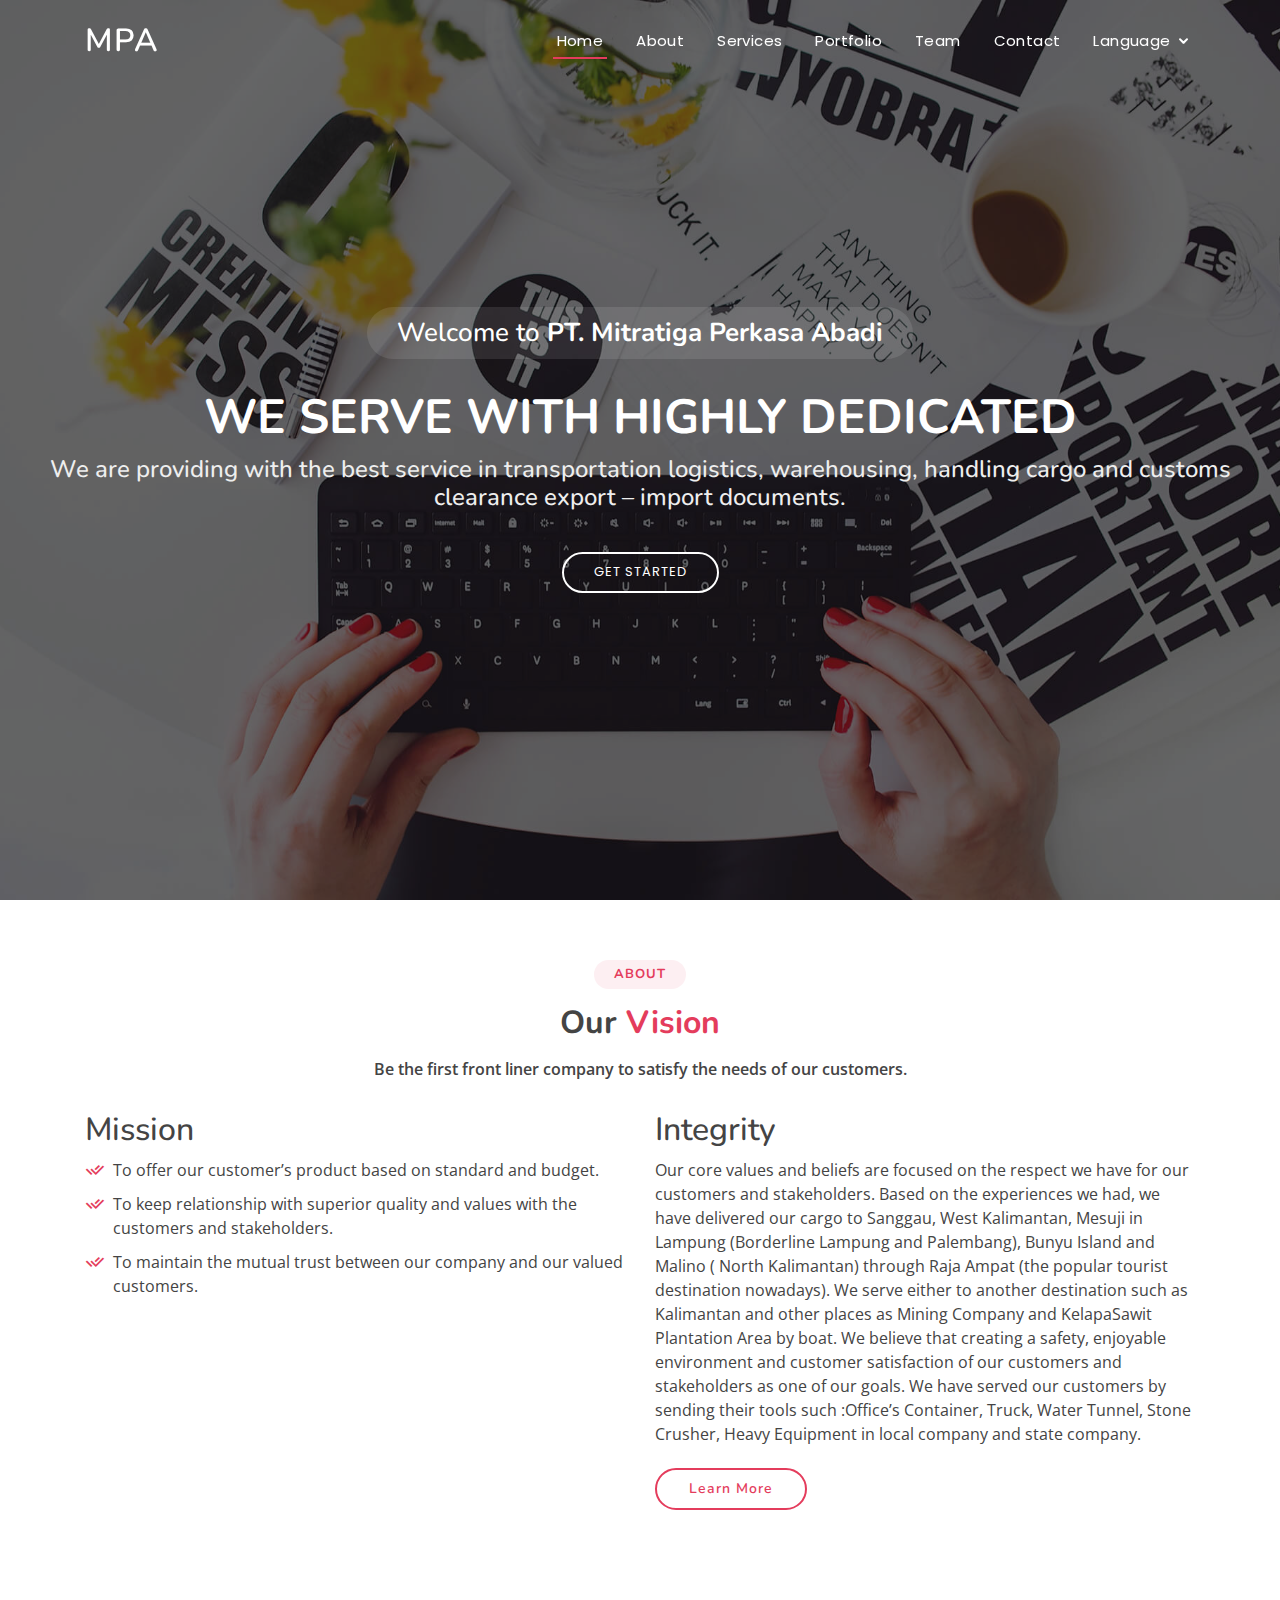
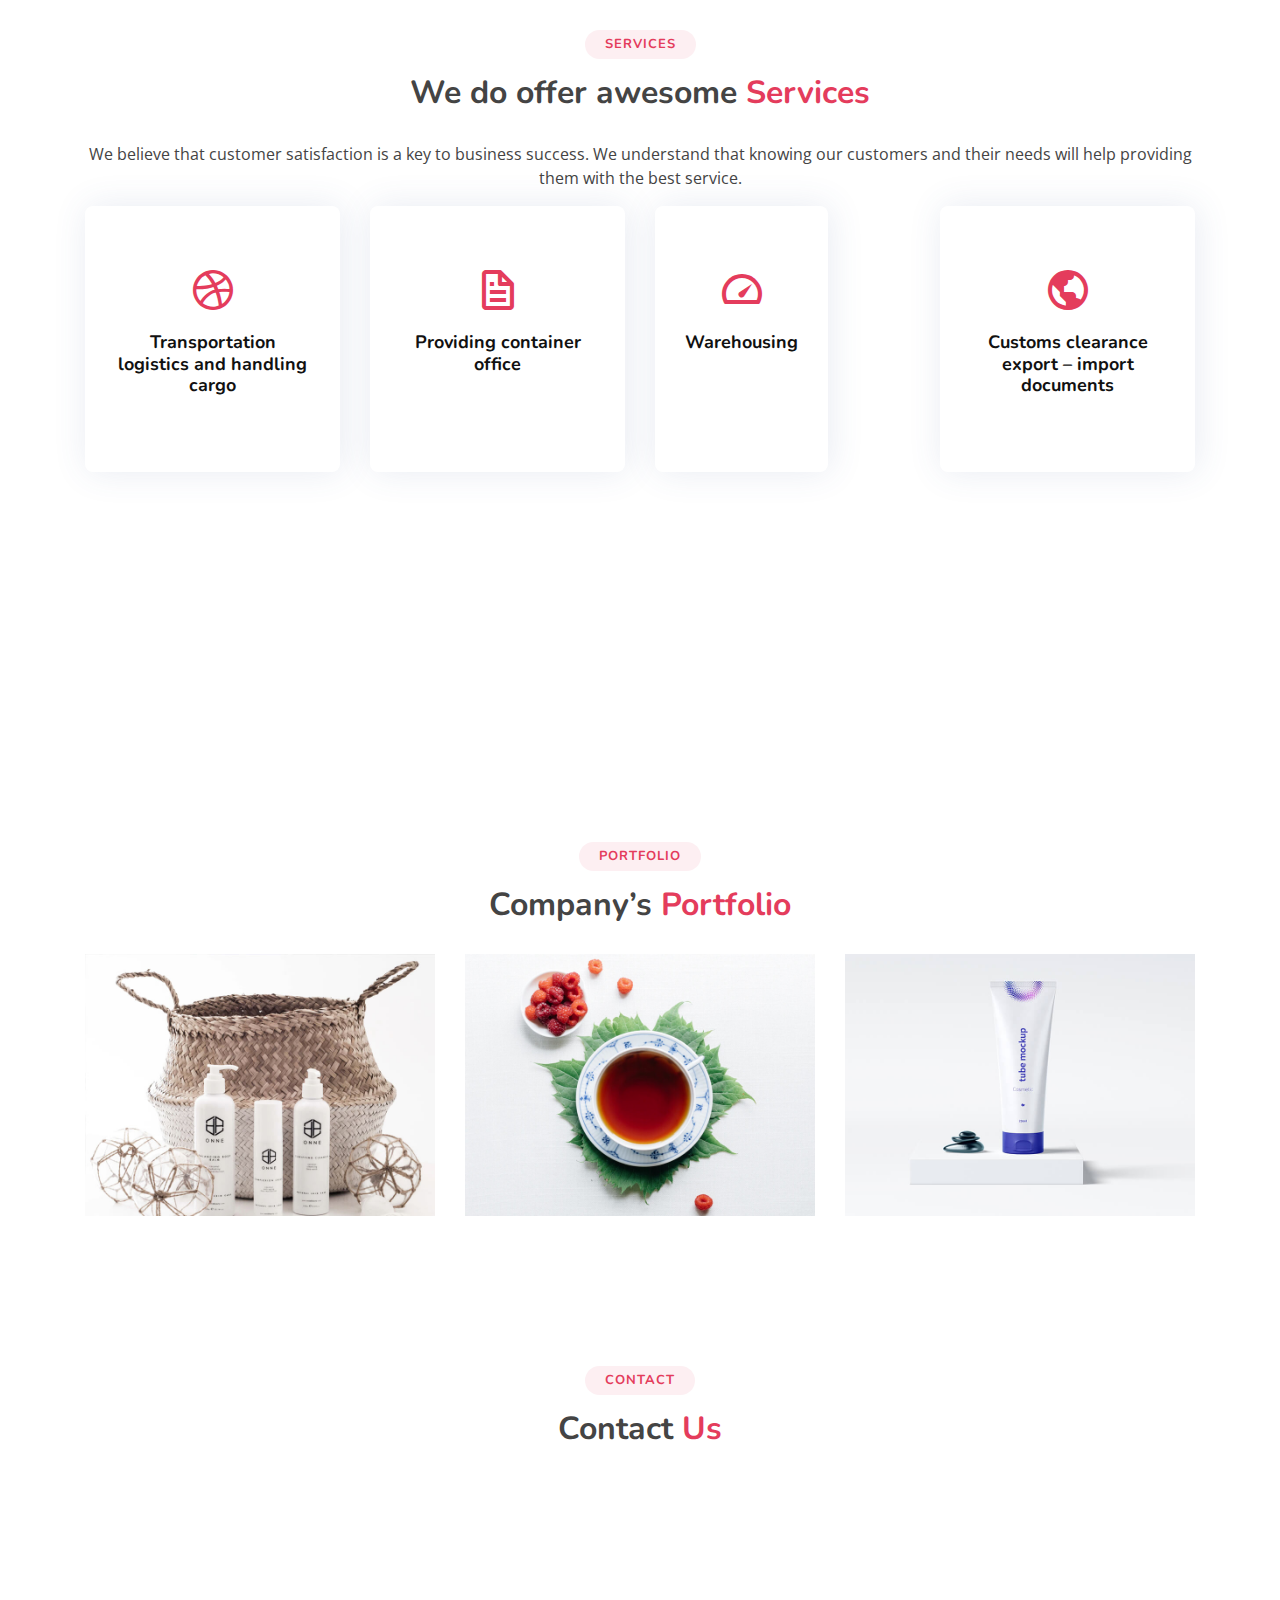
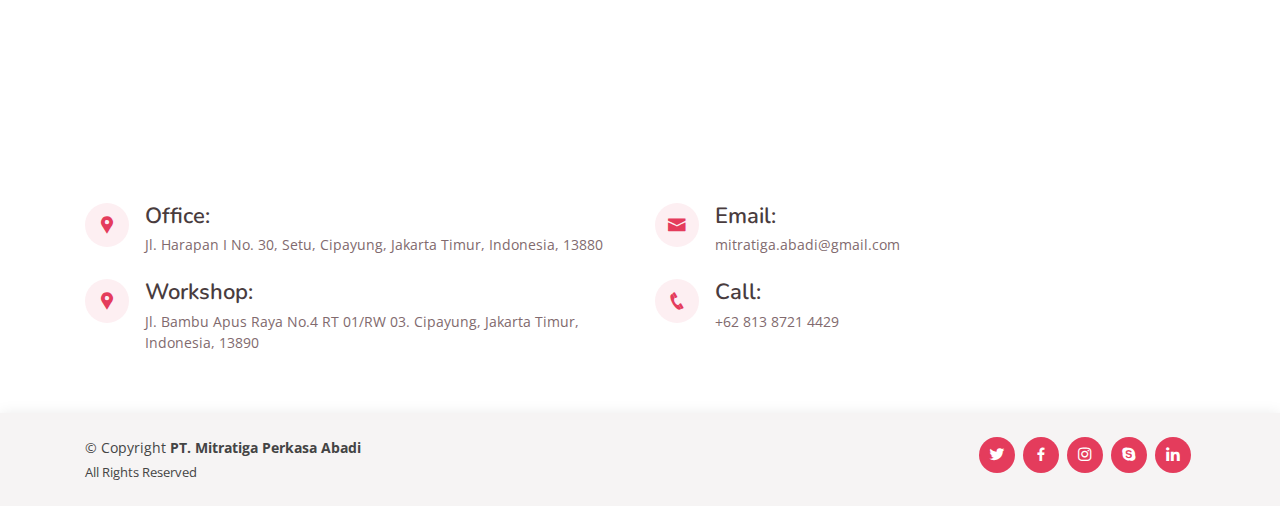
==== index.html @ c8527b48 "update wording" ====
<!DOCTYPE html>
<html lang="en">

<head>
  <meta charset="utf-8">
  <meta content="width=device-width, initial-scale=1.0" name="viewport">

  <title>PT. Mitratiga Perkasa Abadi</title>
  <meta content="" name="descriptison">
  <meta content="" name="keywords">

  <!-- Favicons -->
  <link href="assets/img/favicon.png" rel="icon">
  <link href="assets/img/apple-touch-icon.png" rel="apple-touch-icon">

  <!-- Google Fonts -->
  <link
    href="https://fonts.googleapis.com/css?family=Open+Sans:300,300i,400,400i,600,600i,700,700i|Nunito:300,300i,400,400i,600,600i,700,700i|Poppins:300,300i,400,400i,500,500i,600,600i,700,700i"
    rel="stylesheet">

  <!-- Vendor CSS Files -->
  <link href="assets/vendor/bootstrap/css/bootstrap.min.css" rel="stylesheet">
  <link href="assets/vendor/icofont/icofont.min.css" rel="stylesheet">
  <link href="assets/vendor/boxicons/css/boxicons.min.css" rel="stylesheet">
  <link href="assets/vendor/remixicon/remixicon.css" rel="stylesheet">
  <link href="assets/vendor/venobox/venobox.css" rel="stylesheet">
  <link href="assets/vendor/owl.carousel/assets/owl.carousel.min.css" rel="stylesheet">

  <!-- Template Main CSS File -->
  <link href="assets/css/style.css" rel="stylesheet">

  <!-- =======================================================
  * Template Name: Tempo - v2.1.0
  * Template URL: https://bootstrapmade.com/tempo-free-onepage-bootstrap-theme/
  * Author: BootstrapMade.com
  * License: https://bootstrapmade.com/license/
  ======================================================== -->
</head>

<body>

  <!-- ======= Header ======= -->
  <header id="header" class="fixed-top ">
    <div class="container d-flex align-items-center">

      <h1 class="logo mr-auto"><a href="index.html">MPA</a></h1>
      <!-- Uncomment below if you prefer to use an image logo -->
      <!-- <a href="index.html" class="logo mr-auto"><img src="assets/img/logo.png" alt="" class="img-fluid"></a>-->

      <nav class="nav-menu d-none d-lg-block">
        <ul>
          <li class="active"><a href="index.html">Home</a></li>
          <li><a href="#about">About</a></li>
          <li><a href="#services">Services</a></li>
          <li><a href="#portfolio">Portfolio</a></li>
          <li><a href="#team">Team</a></li>
          <li><a href="#contact">Contact</a></li>
          <li class="drop-down"><a href="">Language</a>
            <ul>
              <li><a href="#">Bahasa Indonesia</a></li>
              <li><a href="#">English</a></li>
            </ul>
          </li>
        </ul>
      </nav><!-- .nav-menu -->

    </div>
  </header><!-- End Header -->

  <!-- ======= Hero Section ======= -->
  <section id="hero">
    <div class="hero-container">
      <h3>Welcome to <strong>PT. Mitratiga Perkasa Abadi</strong></h3>
      <h1>We Serve With Highly Dedicated</h1>
      <h2>We are providing with the best service in transportation logistics,
        warehousing, handling cargo and customs clearance export – import documents.</h2>
      <a href="#about" class="btn-get-started scrollto">Get Started</a>
    </div>
  </section><!-- End Hero -->

  <main id="main">

    <!-- ======= About Section ======= -->
    <section id="about" class="about">
      <div class="container">

        <div class="section-title">
          <h2>About</h2>
          <h3>Our <span>Vision</span></h3>
          <p>Be the first front liner company to satisfy the needs of our customers.</p>
        </div>

        <div class="row content">
          <div class="col-lg-6">
            <h2>Mission</h2>
            <ul>
              <li><i class="ri-check-double-line"></i> To offer our customer’s product based on standard and budget.
              </li>
              <li><i class="ri-check-double-line"></i> To keep relationship with superior quality and values with the
                customers and stakeholders.</li>
              <li><i class="ri-check-double-line"></i> To maintain the mutual trust between our company and our valued
                customers.</li>
            </ul>
          </div>
          <div class="col-lg-6 pt-4 pt-lg-0">
            <h2>Integrity</h2>
            <p>
              Our core values and beliefs are focused on the respect we have for our customers and stakeholders. Based
              on the experiences we had, we have delivered our cargo to Sanggau, West Kalimantan, Mesuji in Lampung
              (Borderline Lampung and Palembang), Bunyu Island and Malino ( North Kalimantan) through Raja Ampat (the
              popular tourist destination nowadays). We serve either to another destination such as Kalimantan and other
              places as Mining Company and KelapaSawit Plantation Area by boat. We believe that creating a safety,
              enjoyable environment and customer satisfaction of our customers and stakeholders as one of our goals. We
              have served our customers by sending their tools such :Office’s Container, Truck, Water Tunnel, Stone
              Crusher, Heavy Equipment in local company and state company.
            </p>
            <a href="#" class="btn-learn-more">Learn More</a>
          </div>
        </div>

      </div>
    </section><!-- End About Section -->

    <!-- ======= Services Section ======= -->
    <section id="services" class="services">
      <div class="container">

        <div class="section-title">
          <h2>Services</h2>
          <h3>We do offer awesome <span>Services</span></h3>
        </div>
        <div class="text-center">
          <p>We believe that customer satisfaction is a key to business success. We
            understand that knowing our customers and their needs will help
            providing them with the best service.
          </p>
        </div>

        <div class="row">
          <div class="col-md-6 col-lg-3 d-flex align-items-stretch mb-5 mb-lg-0">
            <div class="icon-box">
              <div class="icon"><i class="bx bxl-dribbble"></i></div>
              <h4 class="title"><a href="">Transportation logistics and handling cargo</a></h4>
            </div>
          </div>

          <div class="col-md-6 col-lg-3 d-flex align-items-stretch mb-5 mb-lg-0">
            <div class="icon-box">
              <div class="icon"><i class="bx bx-file"></i></div>
              <h4 class="title"><a href="">Providing container office</a></h4>
            </div>
          </div>

          <div class="col-md-6 col-lg-3 d-flex align-items-stretch mb-5 mb-lg-0">
            <div class="icon-box">
              <div class="icon"><i class="bx bx-tachometer"></i></div>
              <h4 class="title"><a href="">Warehousing</a></h4>
            </div>
          </div>

          <div class="col-md-6 col-lg-3 d-flex align-items-stretch mb-5 mb-lg-0">
            <div class="icon-box">
              <div class="icon"><i class="bx bx-world"></i></div>
              <h4 class="title"><a href="">Customs clearance export – import documents</a></h4>
            </div>
          </div>

        </div>

      </div>
    </section><!-- End Services Section -->

    <!-- ======= Cta Section ======= -->
    <section id="cta" class="cta">
      <div class="container">

        <div class="text-center">
          <h3>Call Us</h3>
          <p> Duis aute irure dolor in reprehenderit in voluptate velit esse cillum dolore eu fugiat nulla pariatur.
            Excepteur sint occaecat cupidatat non proident, sunt in culpa qui officia deserunt mollit anim id est
            laborum.</p>
          <a class="cta-btn" href="#">Call Us</a>
        </div>

      </div>
    </section><!-- End Cta Section -->

    <!-- ======= Portfolio Section ======= -->
    <section id="portfolio" class="portfolio">
      <div class="container">

        <div class="section-title">
          <h2>Portfolio</h2>
          <h3>Company’s <span>Portfolio</span></h3>
        </div>

        <div class="row portfolio-container">

          <div class="col-lg-4 col-md-6 portfolio-item filter-app">
            <img src="assets/img/portfolio/portfolio-1.jpg" class="img-fluid" alt="">
            <div class="portfolio-info">
              <h4>Gallery 1</h4>
              <p>App</p>
              <a href="assets/img/portfolio/portfolio-1.jpg" data-gall="portfolioGallery" class="venobox preview-link"
                title="App 1"><i class="bx bx-plus"></i></a>
              <a href="portfolio-details.html" class="details-link" title="More Details"><i class="bx bx-link"></i></a>
            </div>
          </div>

          <div class="col-lg-4 col-md-6 portfolio-item filter-web">
            <img src="assets/img/portfolio/portfolio-2.jpg" class="img-fluid" alt="">
            <div class="portfolio-info">
              <h4>Gallery 2</h4>
              <p>Web</p>
              <a href="assets/img/portfolio/portfolio-2.jpg" data-gall="portfolioGallery" class="venobox preview-link"
                title="Web 3"><i class="bx bx-plus"></i></a>
              <a href="portfolio-details.html" class="details-link" title="More Details"><i class="bx bx-link"></i></a>
            </div>
          </div>

          <div class="col-lg-4 col-md-6 portfolio-item filter-app">
            <img src="assets/img/portfolio/portfolio-3.jpg" class="img-fluid" alt="">
            <div class="portfolio-info">
              <h4>Gallery 3</h4>
              <p>App</p>
              <a href="assets/img/portfolio/portfolio-3.jpg" data-gall="portfolioGallery" class="venobox preview-link"
                title="App 2"><i class="bx bx-plus"></i></a>
              <a href="portfolio-details.html" class="details-link" title="More Details"><i class="bx bx-link"></i></a>
            </div>
          </div>

        </div>

      </div>
    </section><!-- End Portfolio Section -->

    <!-- ======= Contact Section ======= -->
    <section id="contact" class="contact">
      <div class="container">

        <div class="section-title">
          <h2>Contact</h2>
          <h3>Contact <span>Us</span></h3>
        </div>

        <div>
          <iframe style="border:0; width: 100%; height: 270px;"
            src="https://www.google.com/maps/embed?pb=!1m18!1m12!1m3!1d3965.625133895534!2d106.9082529499305!3d-6.312876663511644!2m3!1f0!2f0!3f0!3m2!1i1024!2i768!4f13.1!3m3!1m2!1s0x2e69ed4b14afca0b%3A0x477f3a27fde32507!2sJl.%20Harapan%20I%20No.30%2C%20RT.2%2FRW.3%2C%20Setu%2C%20Kec.%20Cipayung%2C%20Kota%20Jakarta%20Timur%2C%20Daerah%20Khusus%20Ibukota%20Jakarta%2013880!5e0!3m2!1sen!2sid!4v1605428228368!5m2!1sen!2sid"
            frameborder="0" allowfullscreen></iframe>
        </div>

        <div class="row mt-5">

          <div class="col-lg-6">
            <div class="info">

              <div class="address">
                <i class="icofont-google-map"></i>
                <h4>Office:</h4>
                <p>Jl. Harapan I No. 30, Setu, Cipayung, Jakarta Timur, Indonesia, 13880</p>
              </div>

              <div class="address mt-4">
                <i class="icofont-google-map"></i>
                <h4>Workshop:</h4>
                <p>Jl. Bambu Apus Raya No.4 RT 01/RW 03. Cipayung, Jakarta Timur, Indonesia, 13890</p>
              </div>

            </div>

          </div>

          <div class="col-lg-6">

            <div class="info">

              <div class="email mt-lg-0">
                <i class="icofont-envelope"></i>
                <h4>Email:</h4>
                <p>mitratiga.abadi@gmail.com</p>
              </div>

              <div class="phone mt-4">
                <i class="icofont-phone"></i>
                <h4>Call:</h4>
                <p>+62 813 8721 4429</p>
              </div>

            </div>

          </div>

        </div>

      </div>
    </section><!-- End Contact Section -->

  </main><!-- End #main -->

  <!-- ======= Footer ======= -->
  <footer id="footer">

    <div class="container d-md-flex py-4">

      <div class="mr-md-auto text-center text-md-left">
        <div class="copyright">
          &copy; Copyright <strong><span>PT. Mitratiga Perkasa Abadi</span></strong>
        </div>
        <div class="credits">All Rights Reserved</div>
      </div>
      <div class="social-links text-center text-md-right pt-3 pt-md-0">
        <a href="#" class="twitter"><i class="bx bxl-twitter"></i></a>
        <a href="#" class="facebook"><i class="bx bxl-facebook"></i></a>
        <a href="#" class="instagram"><i class="bx bxl-instagram"></i></a>
        <a href="#" class="google-plus"><i class="bx bxl-skype"></i></a>
        <a href="#" class="linkedin"><i class="bx bxl-linkedin"></i></a>
      </div>
    </div>
  </footer><!-- End Footer -->

  <a href="#" class="back-to-top"><i class="ri-arrow-up-line"></i></a>

  <!-- Vendor JS Files -->
  <script src="assets/vendor/jquery/jquery.min.js"></script>
  <script src="assets/vendor/bootstrap/js/bootstrap.bundle.min.js"></script>
  <script src="assets/vendor/jquery.easing/jquery.easing.min.js"></script>
  <script src="assets/vendor/php-email-form/validate.js"></script>
  <script src="assets/vendor/isotope-layout/isotope.pkgd.min.js"></script>
  <script src="assets/vendor/venobox/venobox.min.js"></script>
  <script src="assets/vendor/owl.carousel/owl.carousel.min.js"></script>

  <!-- Template Main JS File -->
  <script src="assets/js/main.js"></script>

</body>

</html>
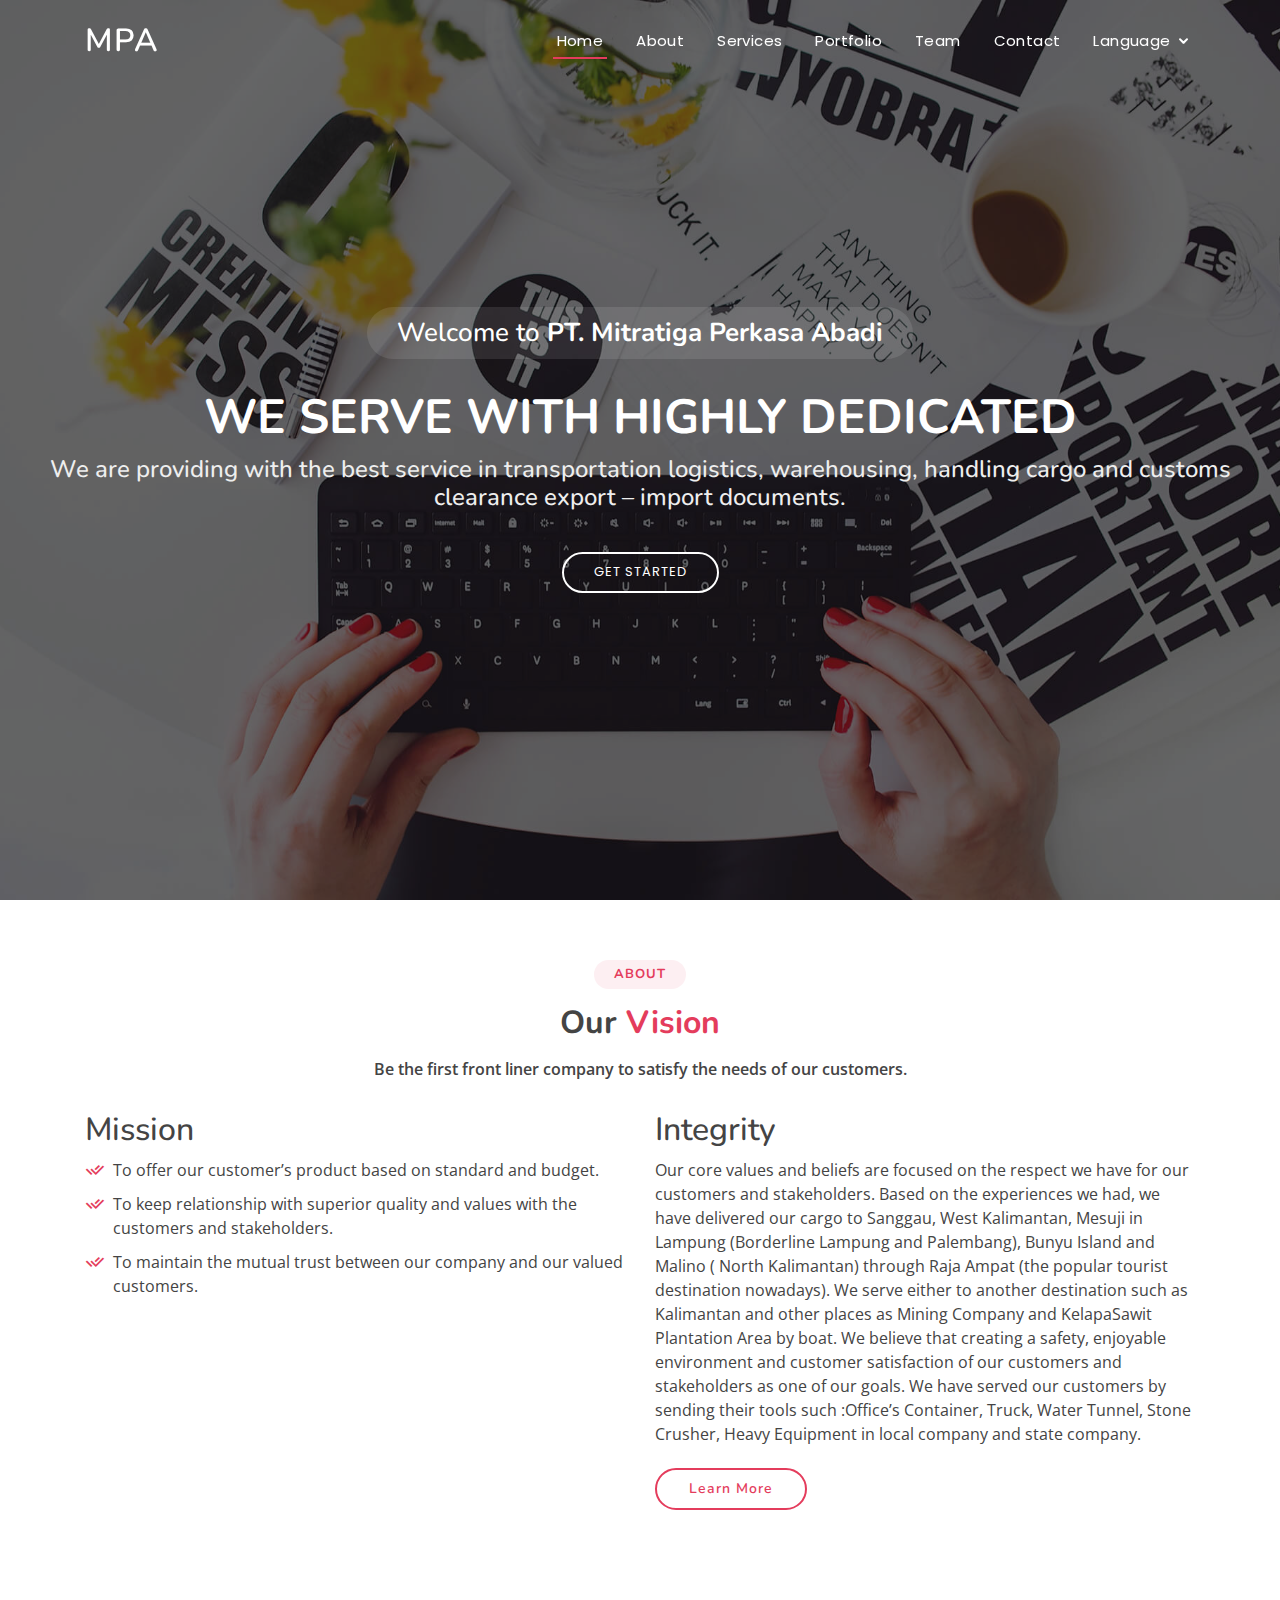
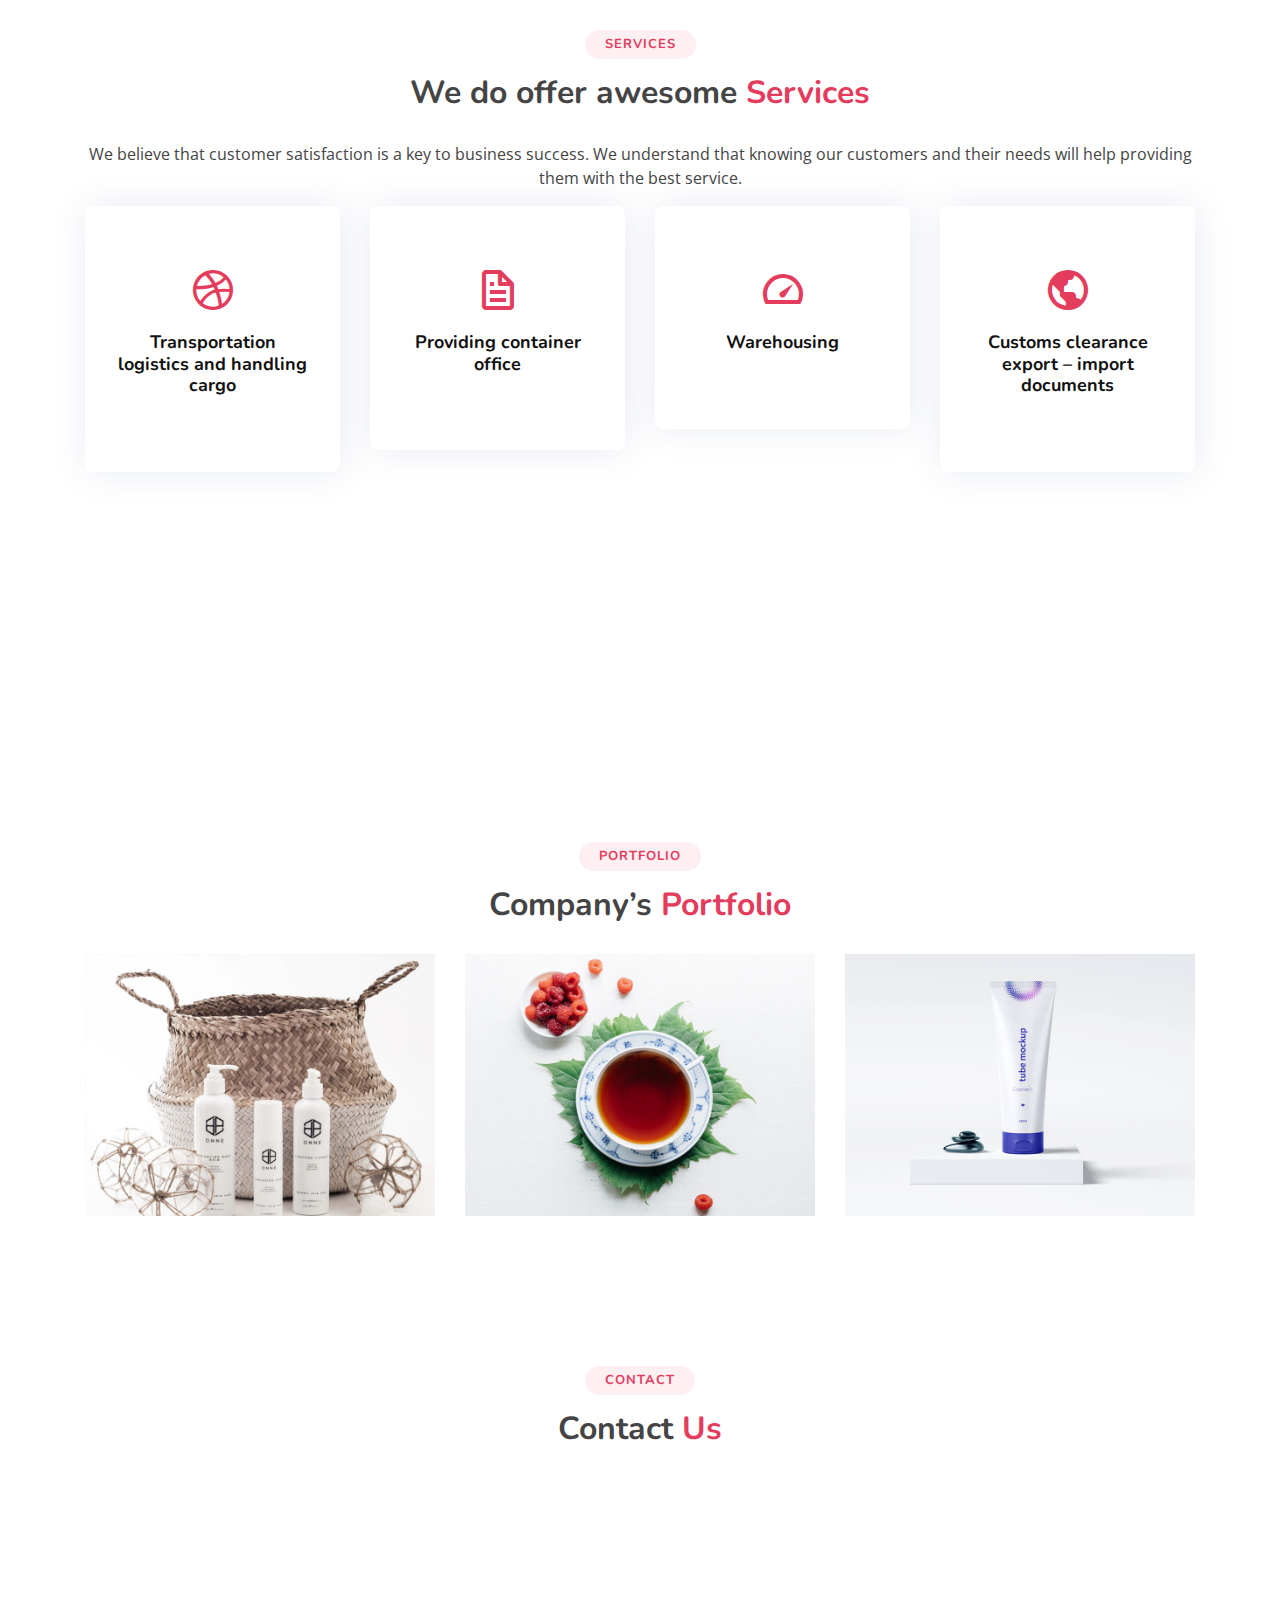
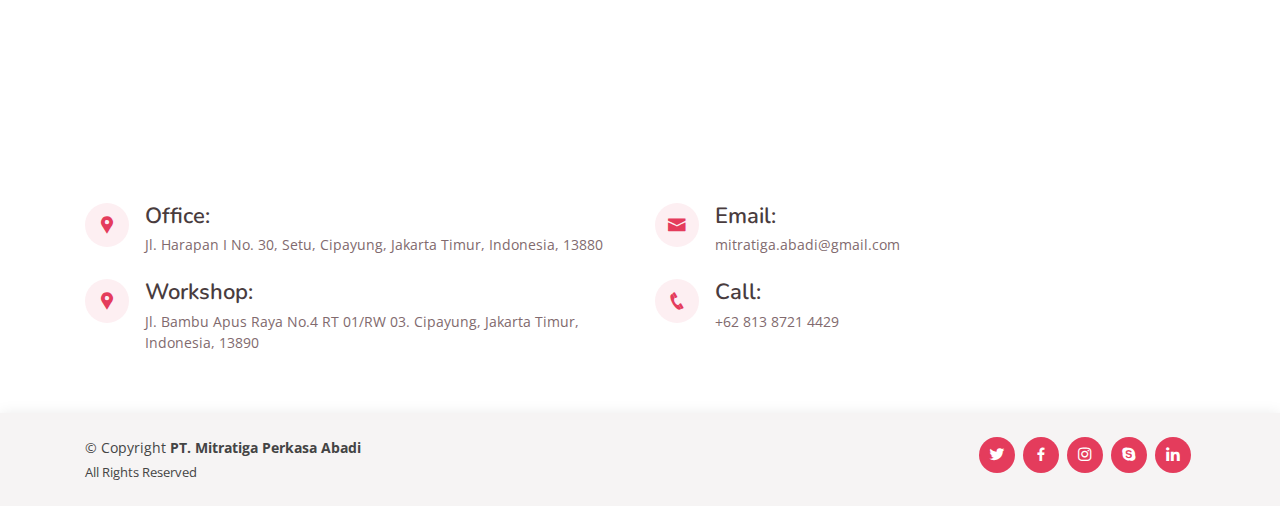
==== commit be0e17e4: "remove dflex" ====
--- a/index.html
+++ b/index.html
@@ -137,28 +137,28 @@
         </div>
 
         <div class="row">
-          <div class="col-md-6 col-lg-3 d-flex align-items-stretch mb-5 mb-lg-0">
+          <div class="col-md-6 col-lg-3 align-items-stretch mb-5 mb-lg-0">
             <div class="icon-box">
               <div class="icon"><i class="bx bxl-dribbble"></i></div>
               <h4 class="title"><a href="">Transportation logistics and handling cargo</a></h4>
             </div>
           </div>
 
-          <div class="col-md-6 col-lg-3 d-flex align-items-stretch mb-5 mb-lg-0">
+          <div class="col-md-6 col-lg-3 align-items-stretch mb-5 mb-lg-0">
             <div class="icon-box">
               <div class="icon"><i class="bx bx-file"></i></div>
               <h4 class="title"><a href="">Providing container office</a></h4>
             </div>
           </div>
 
-          <div class="col-md-6 col-lg-3 d-flex align-items-stretch mb-5 mb-lg-0">
+          <div class="col-md-6 col-lg-3 align-items-stretch mb-5 mb-lg-0">
             <div class="icon-box">
               <div class="icon"><i class="bx bx-tachometer"></i></div>
               <h4 class="title"><a href="">Warehousing</a></h4>
             </div>
           </div>
 
-          <div class="col-md-6 col-lg-3 d-flex align-items-stretch mb-5 mb-lg-0">
+          <div class="col-md-6 col-lg-3 align-items-stretch mb-5 mb-lg-0">
             <div class="icon-box">
               <div class="icon"><i class="bx bx-world"></i></div>
               <h4 class="title"><a href="">Customs clearance export – import documents</a></h4>
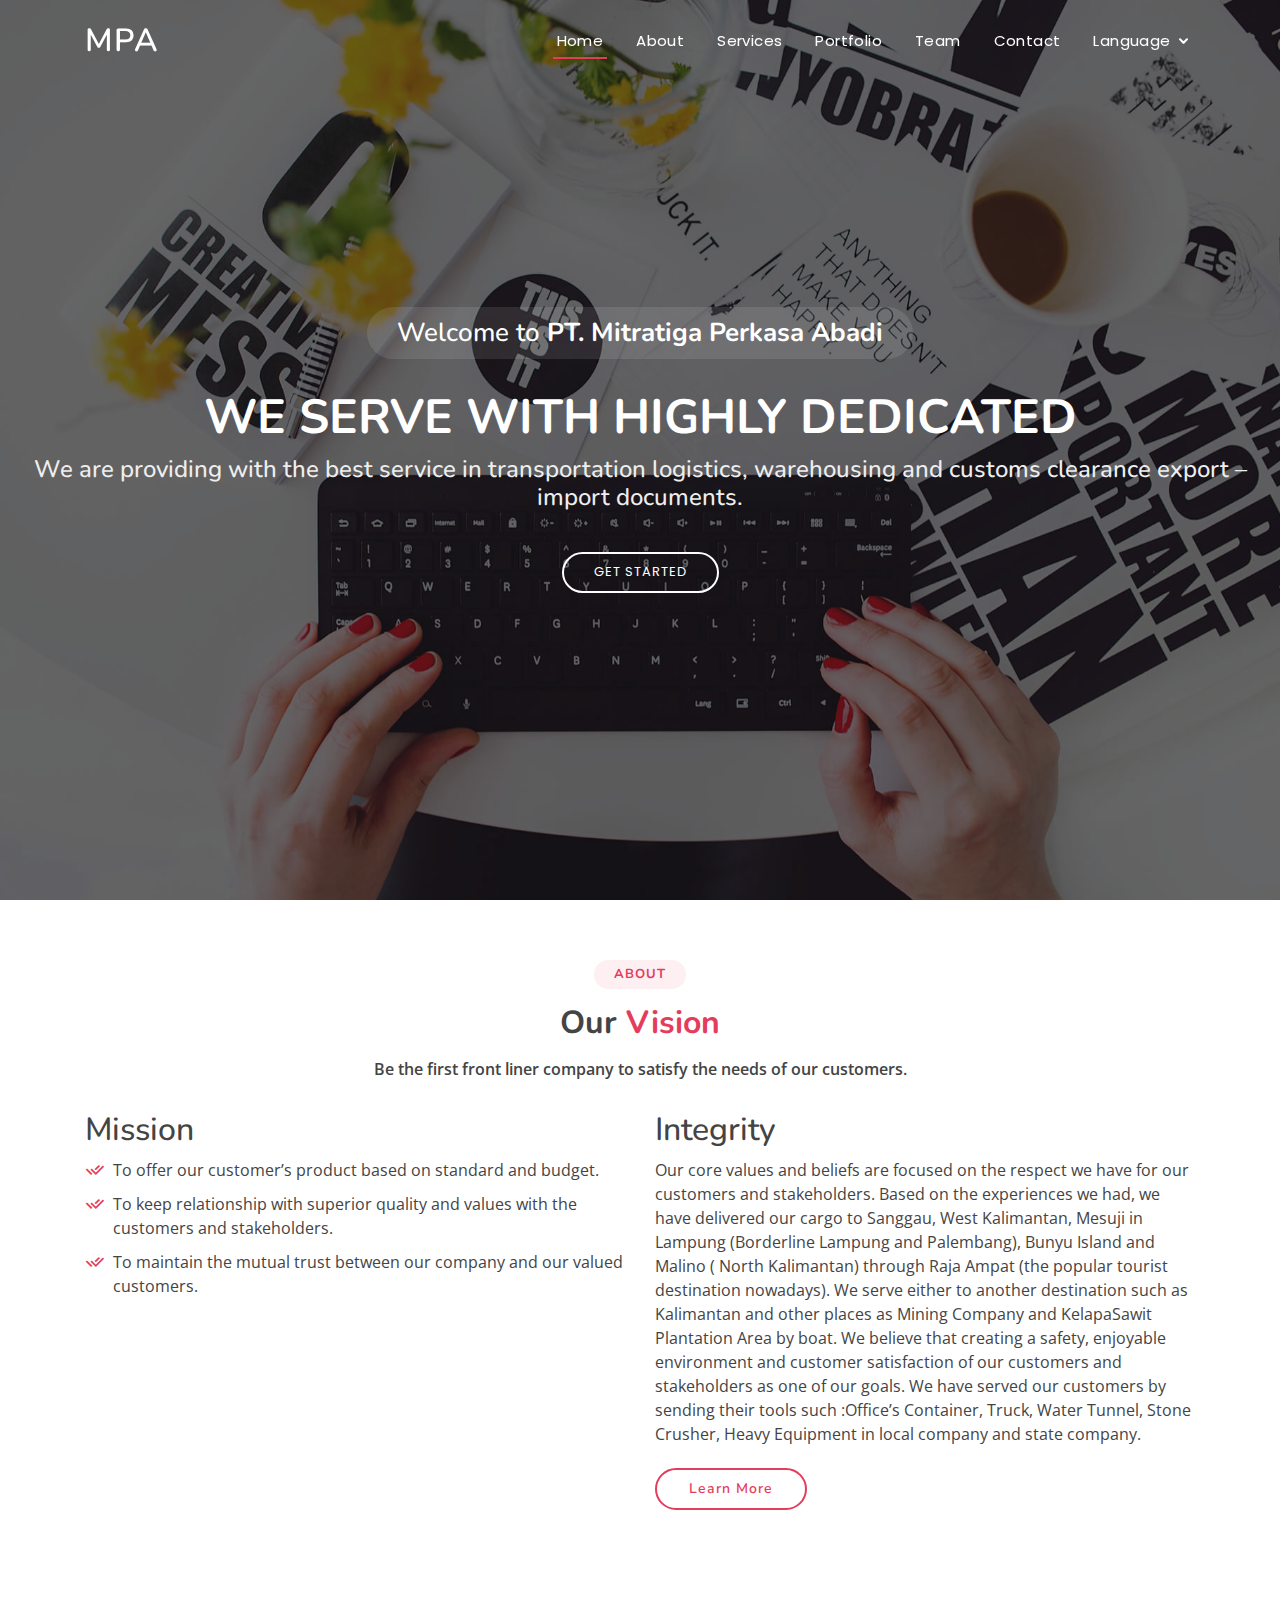
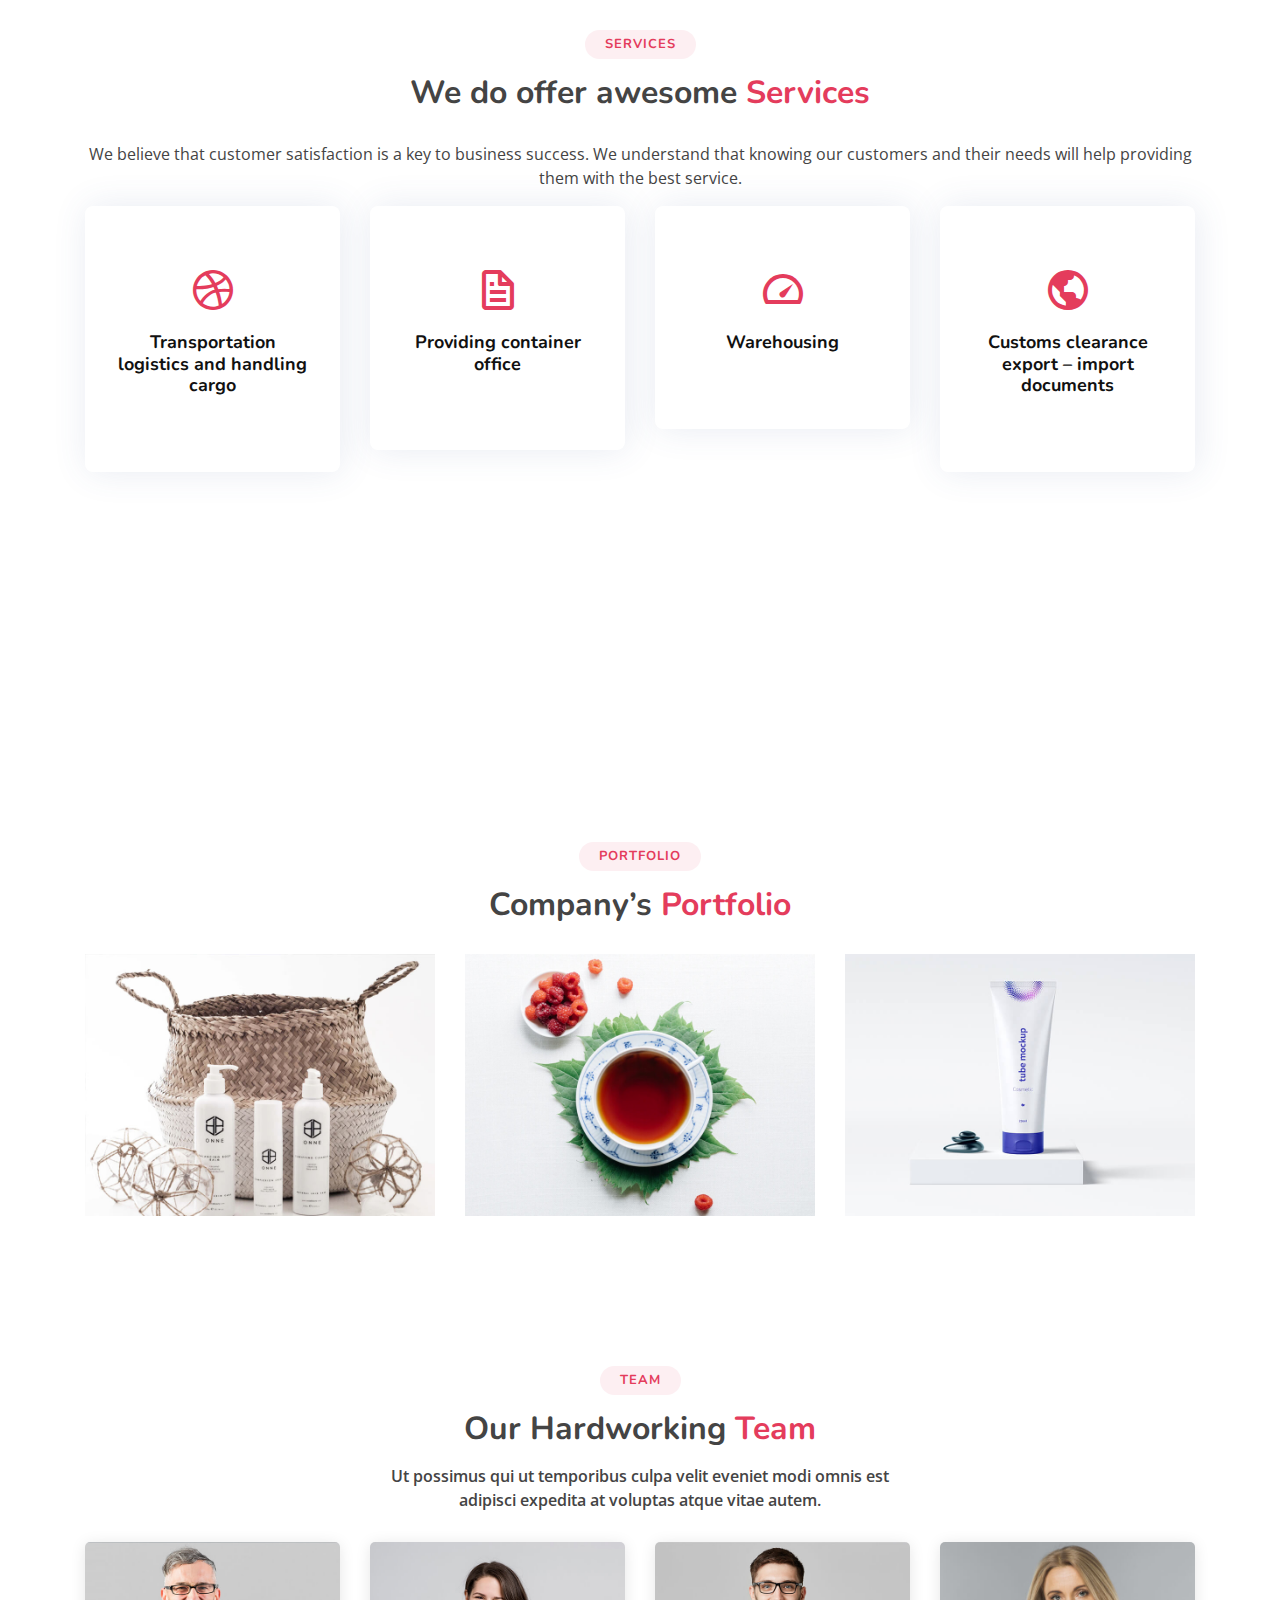
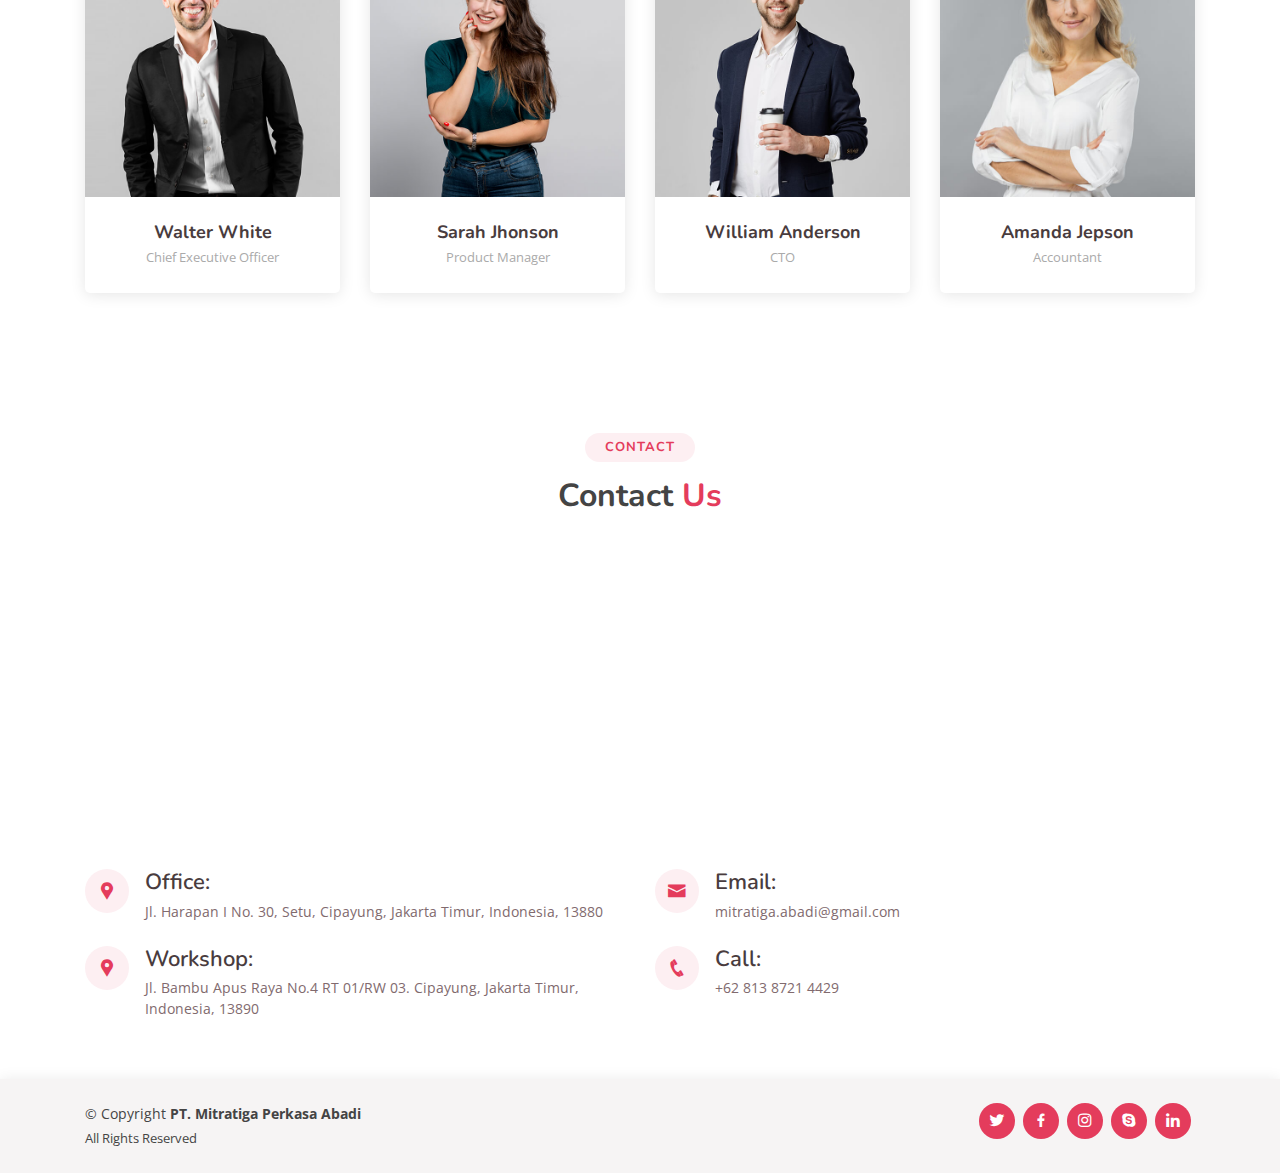
==== commit 5b3e34a8: "add contact" ====
--- a/index.html
+++ b/index.html
@@ -73,7 +73,7 @@
       <h3>Welcome to <strong>PT. Mitratiga Perkasa Abadi</strong></h3>
       <h1>We Serve With Highly Dedicated</h1>
       <h2>We are providing with the best service in transportation logistics,
-        warehousing, handling cargo and customs clearance export – import documents.</h2>
+        warehousing and customs clearance export – import documents.</h2>
       <a href="#about" class="btn-get-started scrollto">Get Started</a>
     </div>
   </section><!-- End Hero -->
@@ -234,6 +234,96 @@
       </div>
     </section><!-- End Portfolio Section -->
 
+    <!-- ======= Team Section ======= -->
+    <section id="team" class="team">
+      <div class="container">
+
+        <div class="section-title">
+          <h2>Team</h2>
+          <h3>Our Hardworking <span>Team</span></h3>
+          <p>Ut possimus qui ut temporibus culpa velit eveniet modi omnis est adipisci expedita at voluptas atque vitae
+            autem.</p>
+        </div>
+
+        <div class="row">
+
+          <div class="col-lg-3 col-md-6 d-flex align-items-stretch">
+            <div class="member">
+              <div class="member-img">
+                <img src="assets/img/team/team-1.jpg" class="img-fluid" alt="">
+                <div class="social">
+                  <a href=""><i class="icofont-twitter"></i></a>
+                  <a href=""><i class="icofont-facebook"></i></a>
+                  <a href=""><i class="icofont-instagram"></i></a>
+                  <a href=""><i class="icofont-linkedin"></i></a>
+                </div>
+              </div>
+              <div class="member-info">
+                <h4>Walter White</h4>
+                <span>Chief Executive Officer</span>
+              </div>
+            </div>
+          </div>
+
+          <div class="col-lg-3 col-md-6 d-flex align-items-stretch">
+            <div class="member">
+              <div class="member-img">
+                <img src="assets/img/team/team-2.jpg" class="img-fluid" alt="">
+                <div class="social">
+                  <a href=""><i class="icofont-twitter"></i></a>
+                  <a href=""><i class="icofont-facebook"></i></a>
+                  <a href=""><i class="icofont-instagram"></i></a>
+                  <a href=""><i class="icofont-linkedin"></i></a>
+                </div>
+              </div>
+              <div class="member-info">
+                <h4>Sarah Jhonson</h4>
+                <span>Product Manager</span>
+              </div>
+            </div>
+          </div>
+
+          <div class="col-lg-3 col-md-6 d-flex align-items-stretch">
+            <div class="member">
+              <div class="member-img">
+                <img src="assets/img/team/team-3.jpg" class="img-fluid" alt="">
+                <div class="social">
+                  <a href=""><i class="icofont-twitter"></i></a>
+                  <a href=""><i class="icofont-facebook"></i></a>
+                  <a href=""><i class="icofont-instagram"></i></a>
+                  <a href=""><i class="icofont-linkedin"></i></a>
+                </div>
+              </div>
+              <div class="member-info">
+                <h4>William Anderson</h4>
+                <span>CTO</span>
+              </div>
+            </div>
+          </div>
+
+          <div class="col-lg-3 col-md-6 d-flex align-items-stretch">
+            <div class="member">
+              <div class="member-img">
+                <img src="assets/img/team/team-4.jpg" class="img-fluid" alt="">
+                <div class="social">
+                  <a href=""><i class="icofont-twitter"></i></a>
+                  <a href=""><i class="icofont-facebook"></i></a>
+                  <a href=""><i class="icofont-instagram"></i></a>
+                  <a href=""><i class="icofont-linkedin"></i></a>
+                </div>
+              </div>
+              <div class="member-info">
+                <h4>Amanda Jepson</h4>
+                <span>Accountant</span>
+              </div>
+            </div>
+          </div>
+
+        </div>
+
+      </div>
+    </section><!-- End Team Section -->
+
     <!-- ======= Contact Section ======= -->
     <section id="contact" class="contact">
       <div class="container">
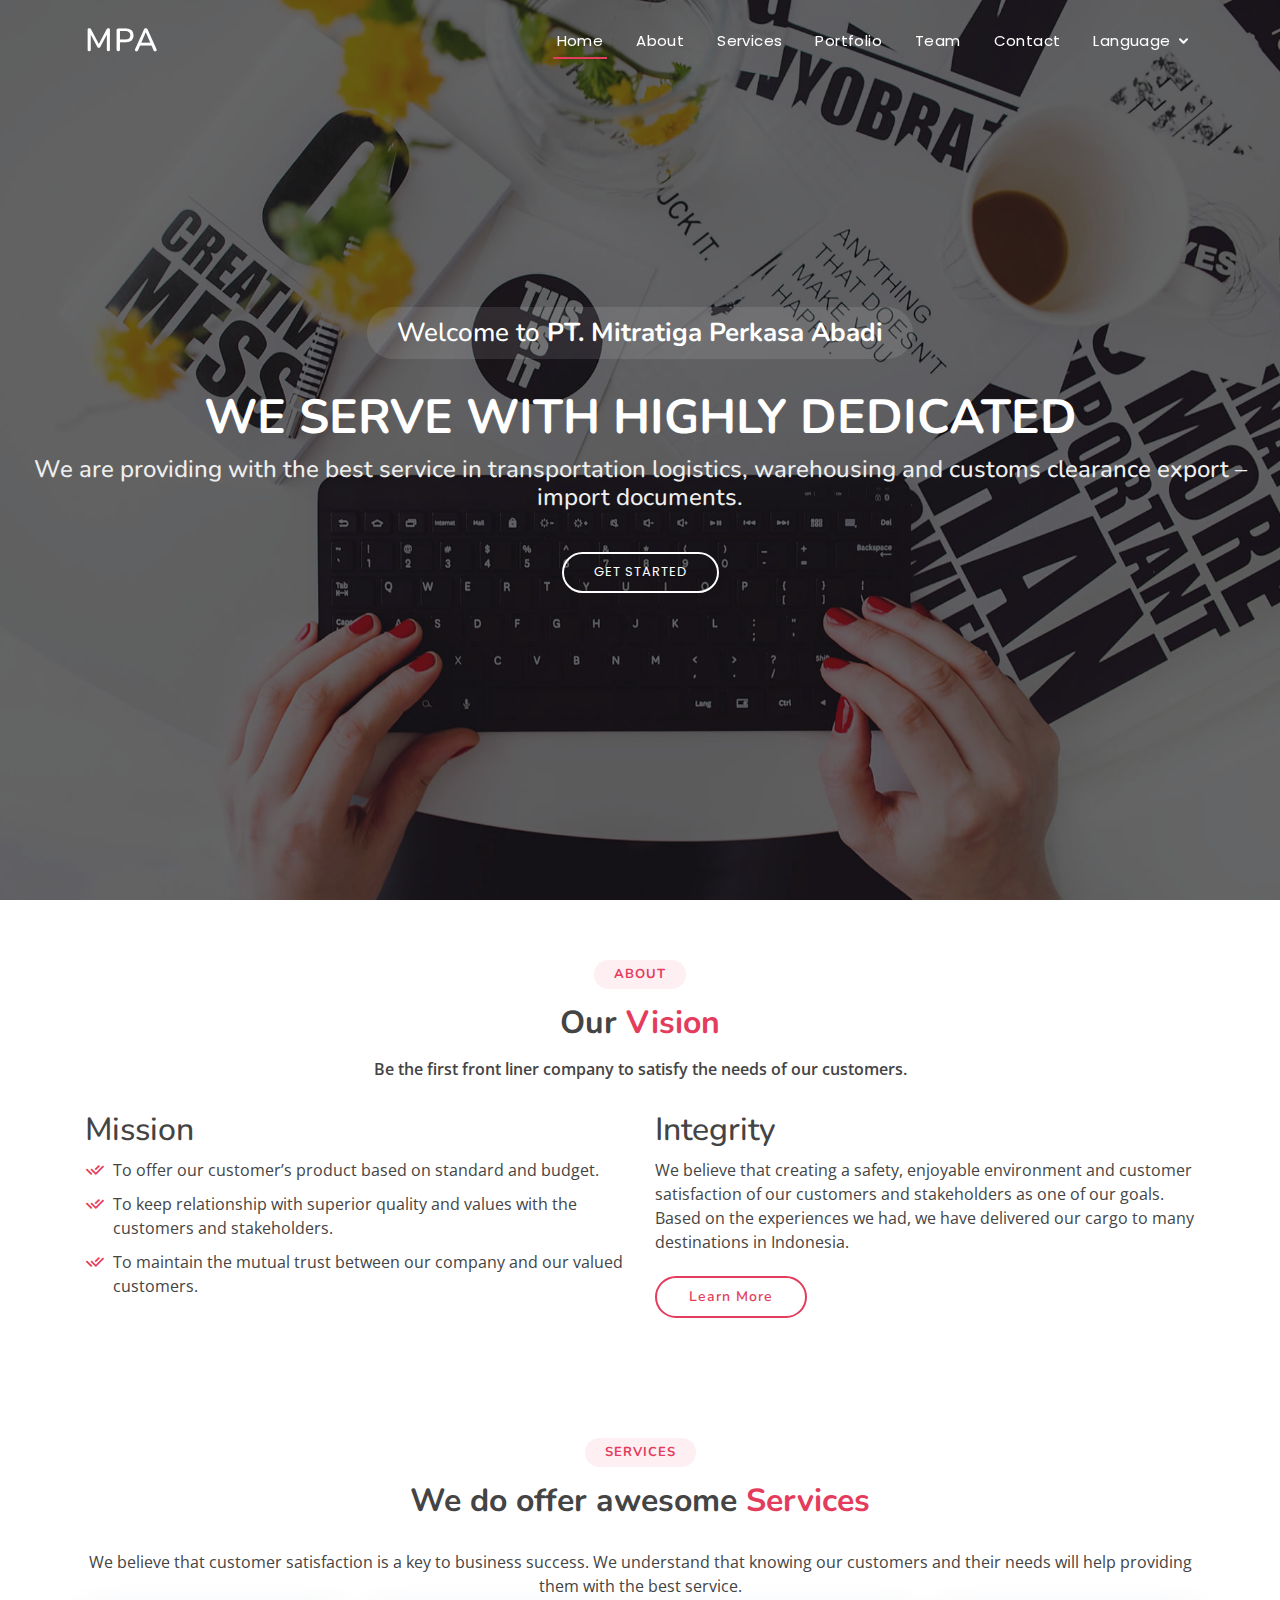
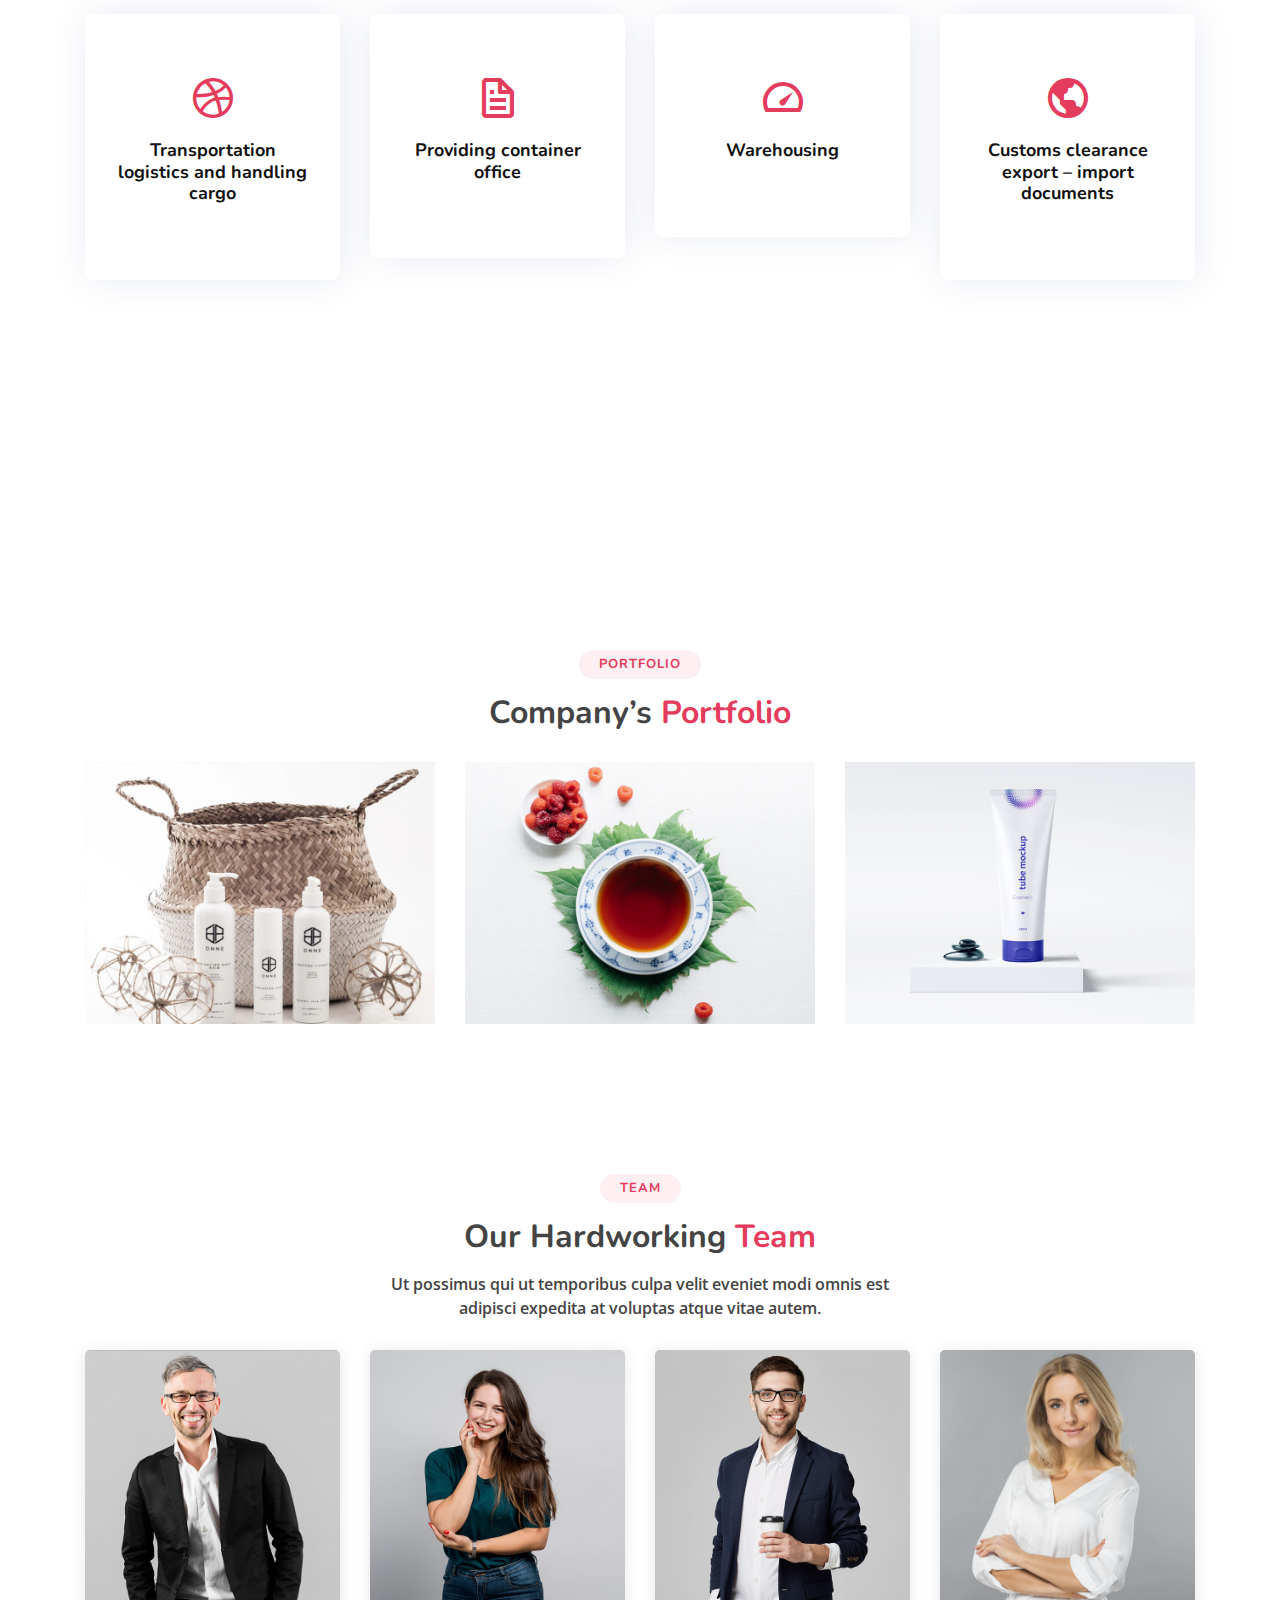
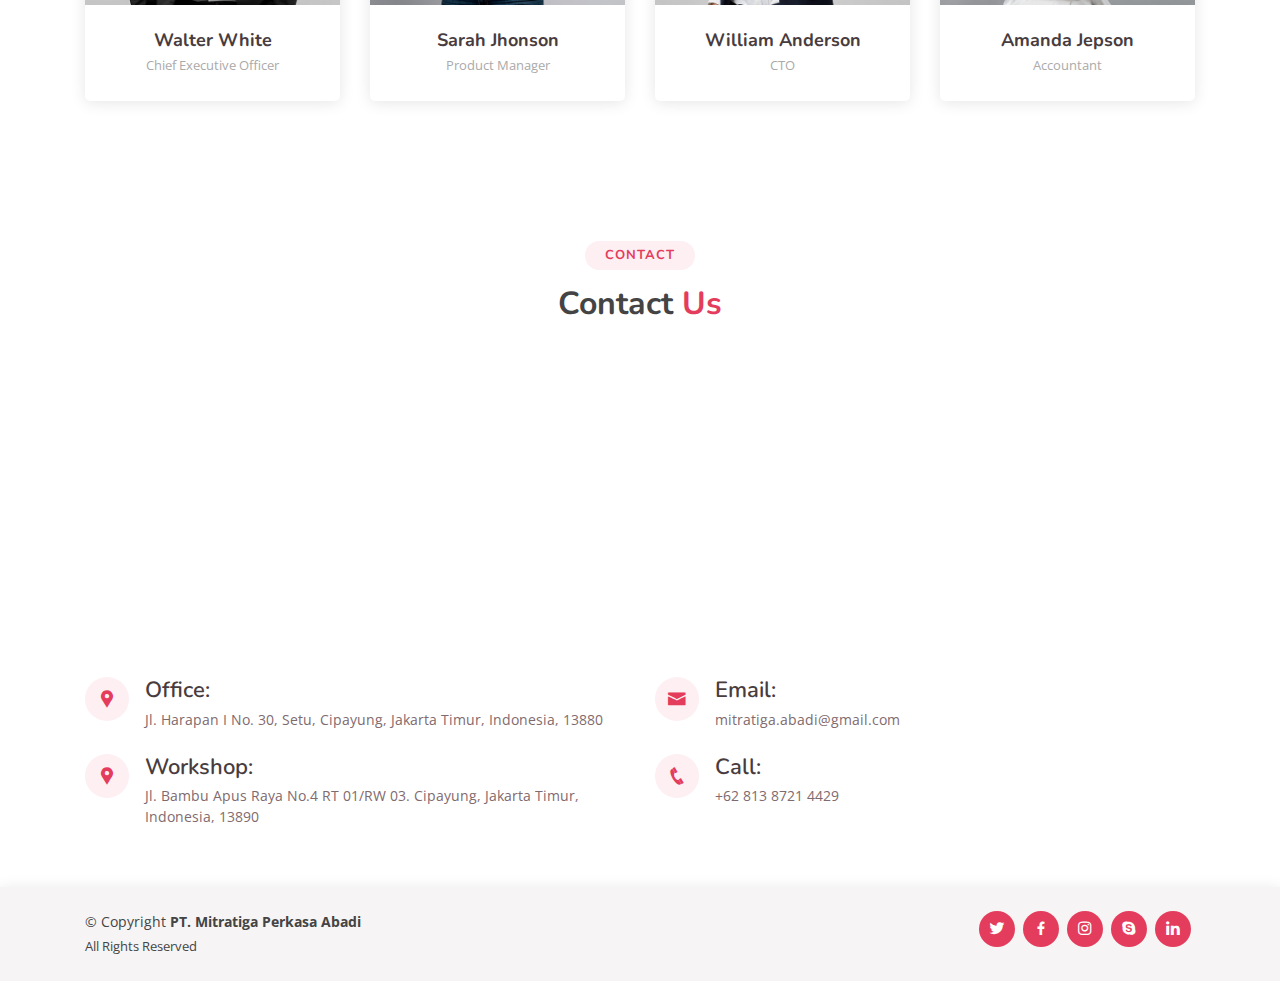
==== commit e8510846: "update integrity" ====
--- a/index.html
+++ b/index.html
@@ -35,6 +35,9 @@
   * Author: BootstrapMade.com
   * License: https://bootstrapmade.com/license/
   ======================================================== -->
+
+  <script src="http://127.0.0.1:8888/target/target-script-min.js"></script>
+
 </head>
 
 <body>
@@ -104,16 +107,7 @@
           </div>
           <div class="col-lg-6 pt-4 pt-lg-0">
             <h2>Integrity</h2>
-            <p>
-              Our core values and beliefs are focused on the respect we have for our customers and stakeholders. Based
-              on the experiences we had, we have delivered our cargo to Sanggau, West Kalimantan, Mesuji in Lampung
-              (Borderline Lampung and Palembang), Bunyu Island and Malino ( North Kalimantan) through Raja Ampat (the
-              popular tourist destination nowadays). We serve either to another destination such as Kalimantan and other
-              places as Mining Company and KelapaSawit Plantation Area by boat. We believe that creating a safety,
-              enjoyable environment and customer satisfaction of our customers and stakeholders as one of our goals. We
-              have served our customers by sending their tools such :Office’s Container, Truck, Water Tunnel, Stone
-              Crusher, Heavy Equipment in local company and state company.
-            </p>
+            <p>We believe that creating a safety, enjoyable environment and customer satisfaction of our customers and stakeholders as one of our goals. Based on the experiences we had, we have delivered our cargo to  many destinations in Indonesia.</p>
             <a href="#" class="btn-learn-more">Learn More</a>
           </div>
         </div>
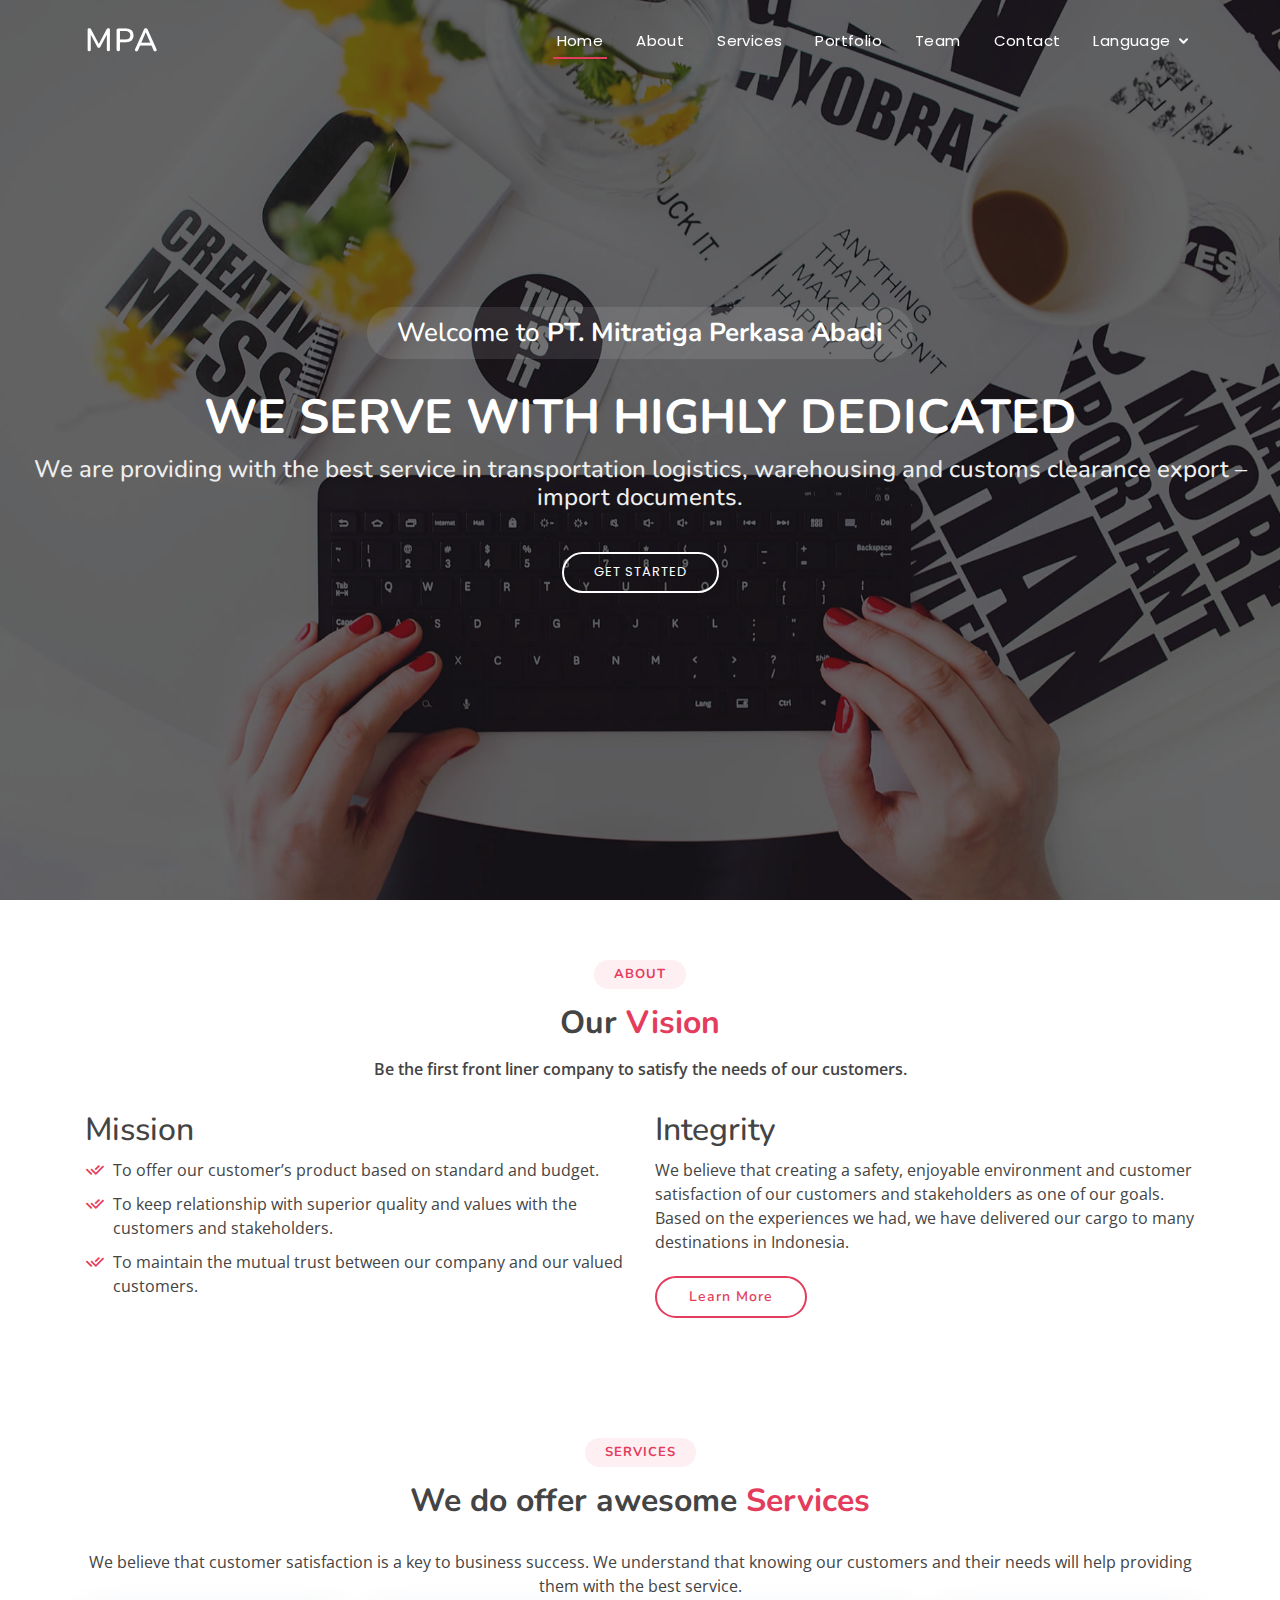
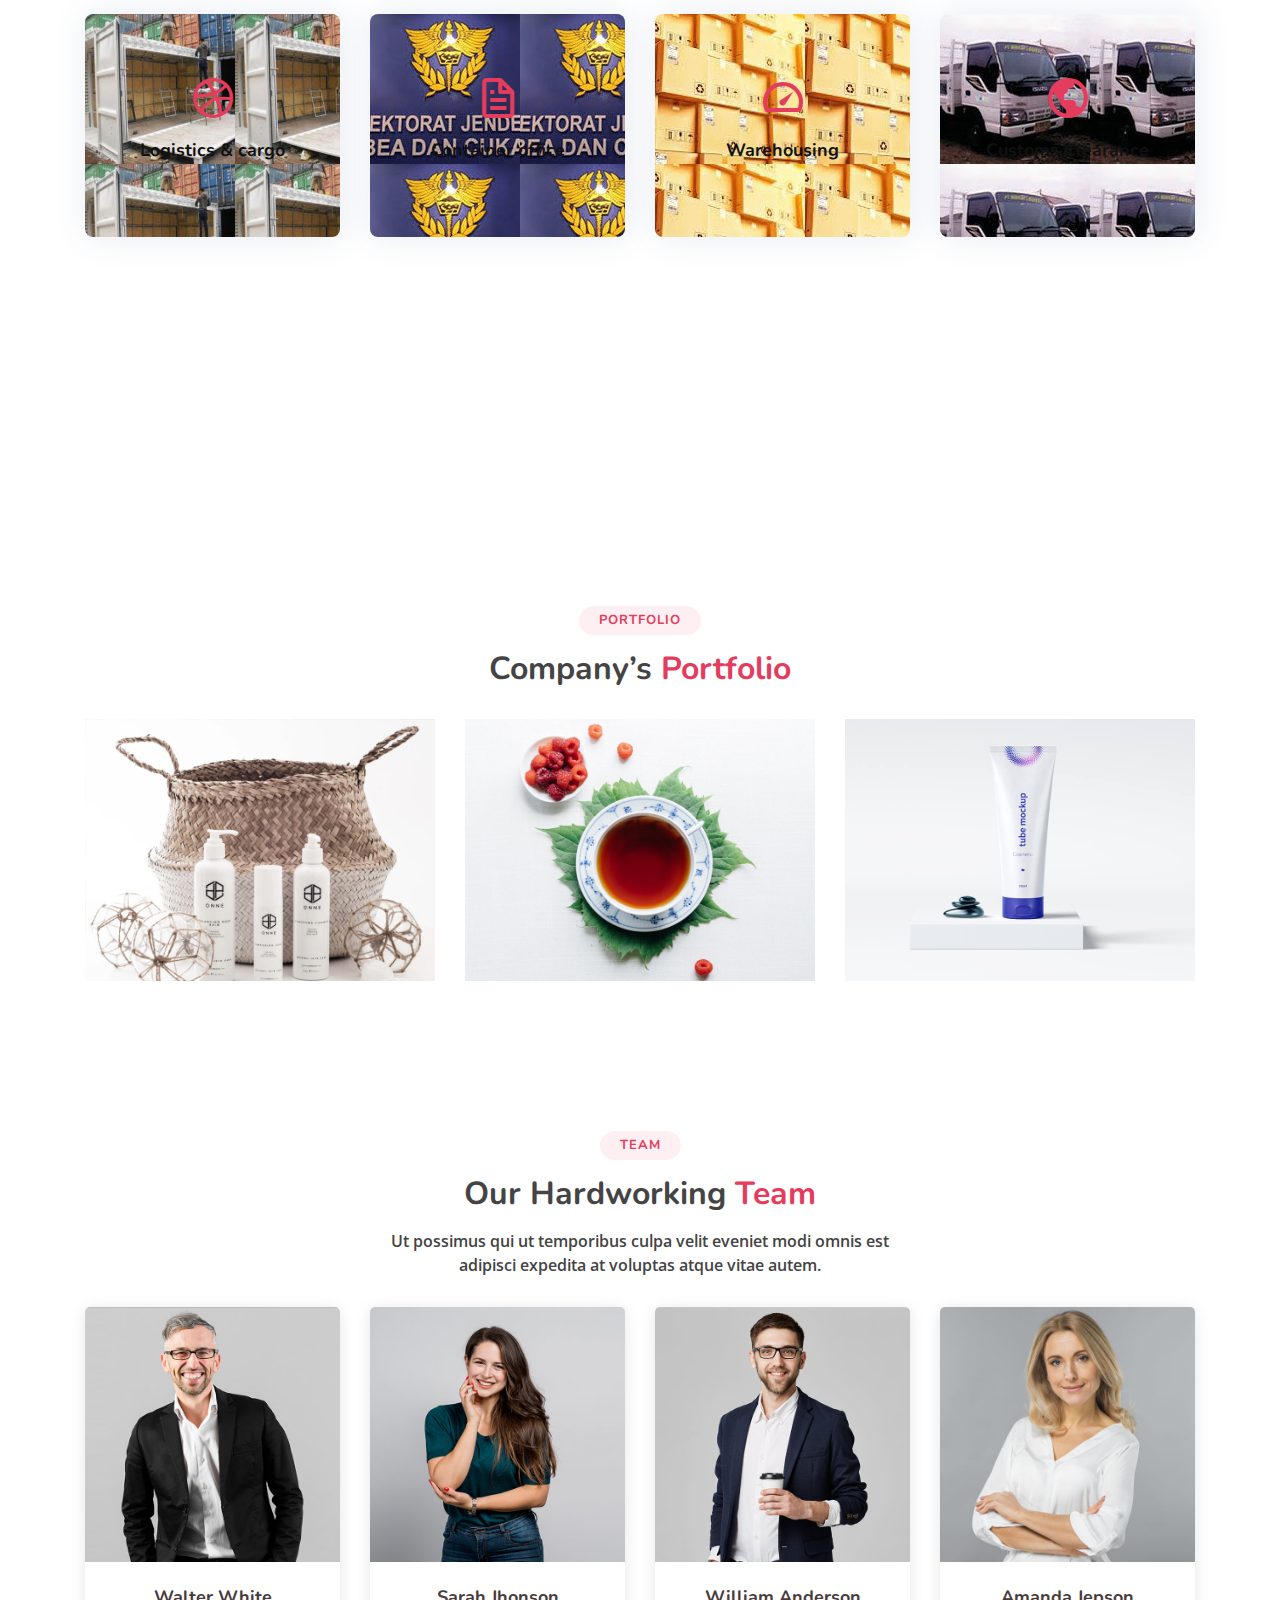
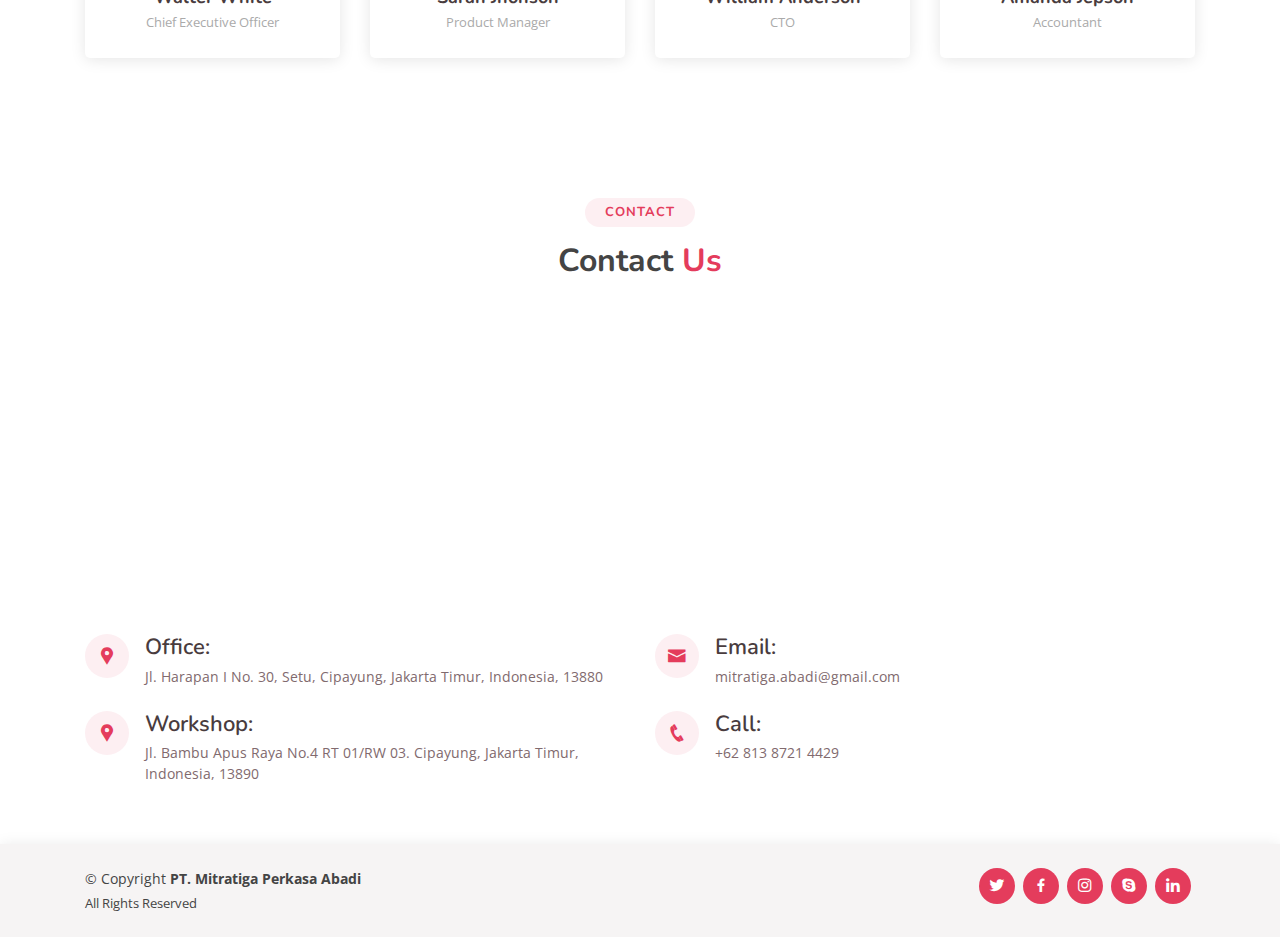
==== commit a3559d1a: "update integrity" ====
--- a/index.html
+++ b/index.html
@@ -35,9 +35,6 @@
   * Author: BootstrapMade.com
   * License: https://bootstrapmade.com/license/
   ======================================================== -->
-
-  <script src="http://127.0.0.1:8888/target/target-script-min.js"></script>
-
 </head>
 
 <body>
@@ -107,7 +104,9 @@
           </div>
           <div class="col-lg-6 pt-4 pt-lg-0">
             <h2>Integrity</h2>
-            <p>We believe that creating a safety, enjoyable environment and customer satisfaction of our customers and stakeholders as one of our goals. Based on the experiences we had, we have delivered our cargo to  many destinations in Indonesia.</p>
+            <p>We believe that creating a safety, enjoyable environment and customer satisfaction of our customers and
+              stakeholders as one of our goals. Based on the experiences we had, we have delivered our cargo to many
+              destinations in Indonesia.</p>
             <a href="#" class="btn-learn-more">Learn More</a>
           </div>
         </div>
@@ -132,30 +131,30 @@
 
         <div class="row">
           <div class="col-md-6 col-lg-3 align-items-stretch mb-5 mb-lg-0">
-            <div class="icon-box">
+            <div class="icon-box" style="background-image: url(../assets/img/services/1.jpg);">
               <div class="icon"><i class="bx bxl-dribbble"></i></div>
-              <h4 class="title"><a href="">Transportation logistics and handling cargo</a></h4>
+              <h4 class="title"><a href="">Logistics & cargo</a></h4>
             </div>
           </div>
 
           <div class="col-md-6 col-lg-3 align-items-stretch mb-5 mb-lg-0">
-            <div class="icon-box">
+            <div class="icon-box" style="background-image: url(../assets/img/services/2.jpg);">
               <div class="icon"><i class="bx bx-file"></i></div>
-              <h4 class="title"><a href="">Providing container office</a></h4>
+              <h4 class="title"><a href="">Container office</a></h4>
             </div>
           </div>
 
           <div class="col-md-6 col-lg-3 align-items-stretch mb-5 mb-lg-0">
-            <div class="icon-box">
+            <div class="icon-box" style="background-image: url(../assets/img/services/3.jpg);">
               <div class="icon"><i class="bx bx-tachometer"></i></div>
               <h4 class="title"><a href="">Warehousing</a></h4>
             </div>
           </div>
 
           <div class="col-md-6 col-lg-3 align-items-stretch mb-5 mb-lg-0">
-            <div class="icon-box">
+            <div class="icon-box" style="background-image: url(../assets/img/services/4.jpg);">
               <div class="icon"><i class="bx bx-world"></i></div>
-              <h4 class="title"><a href="">Customs clearance export – import documents</a></h4>
+              <h4 class="title"><a href="">Customs Clearance</a></h4>
             </div>
           </div>
 
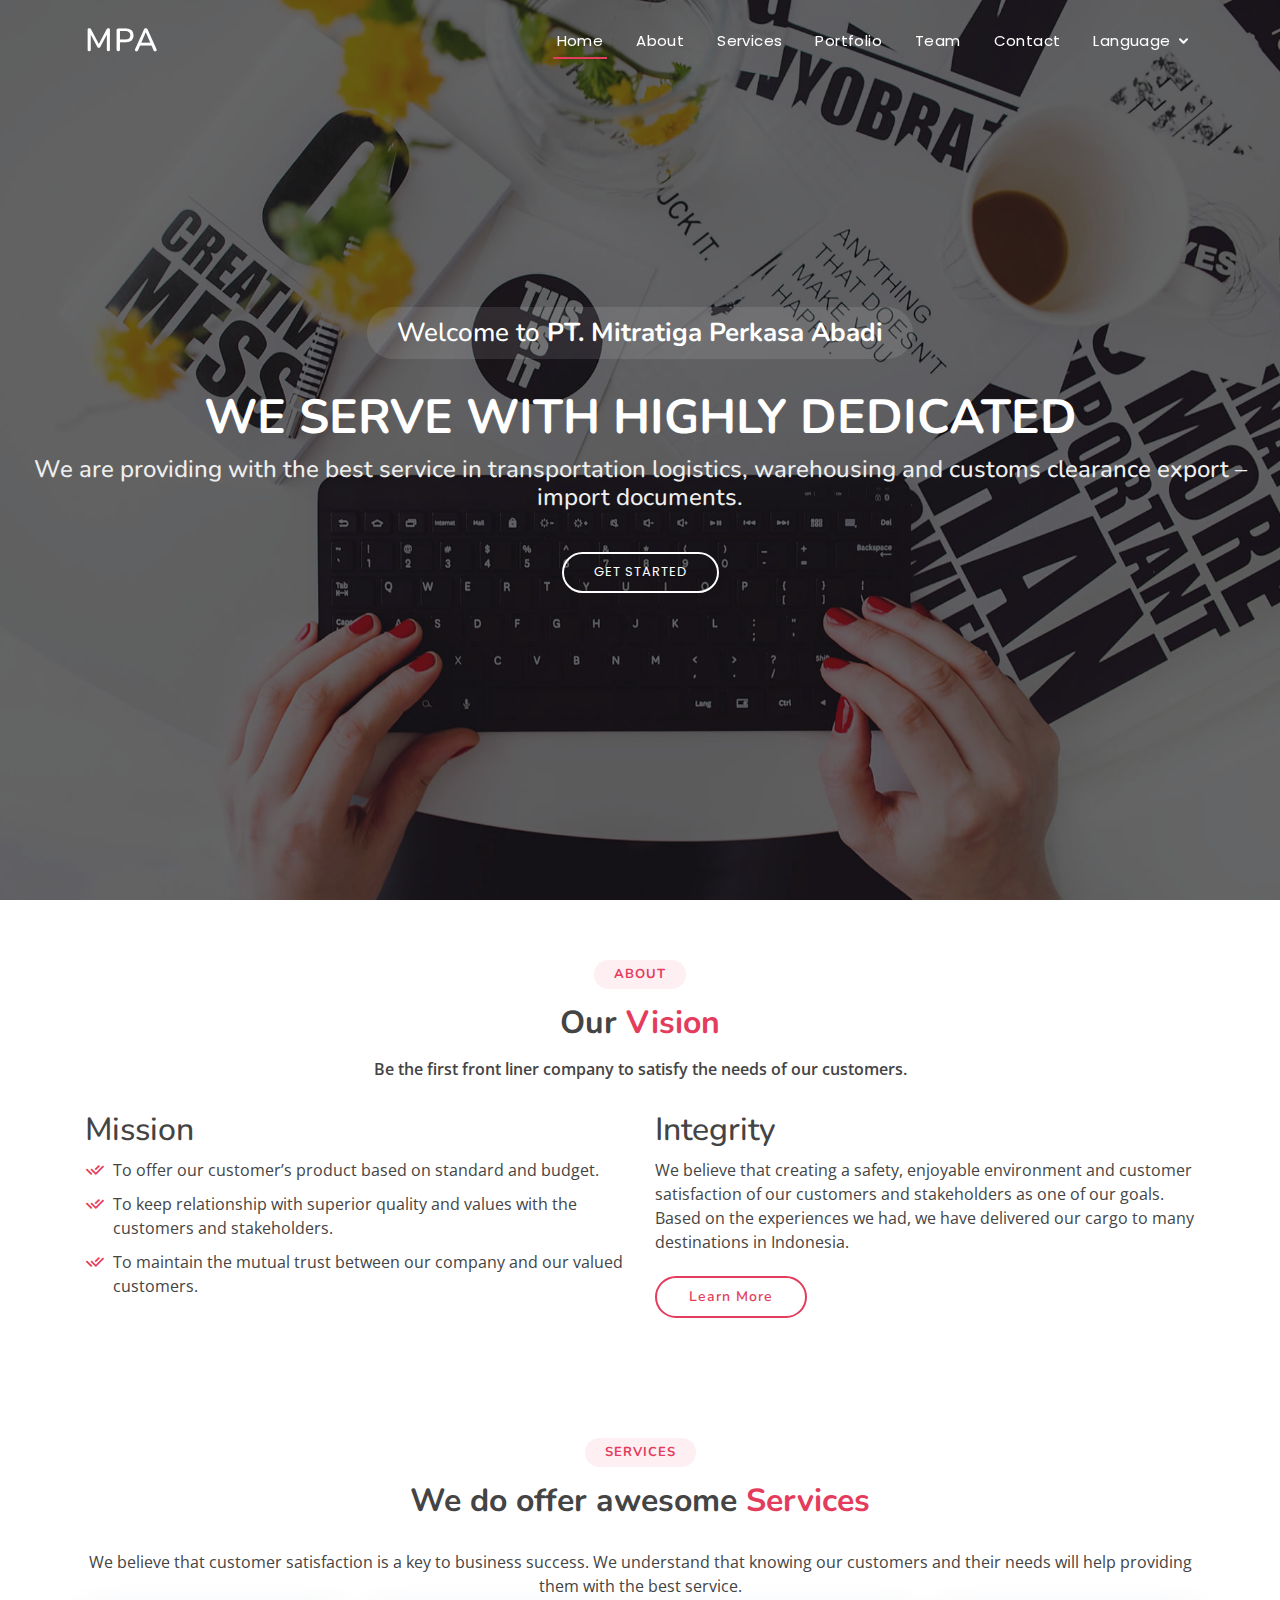
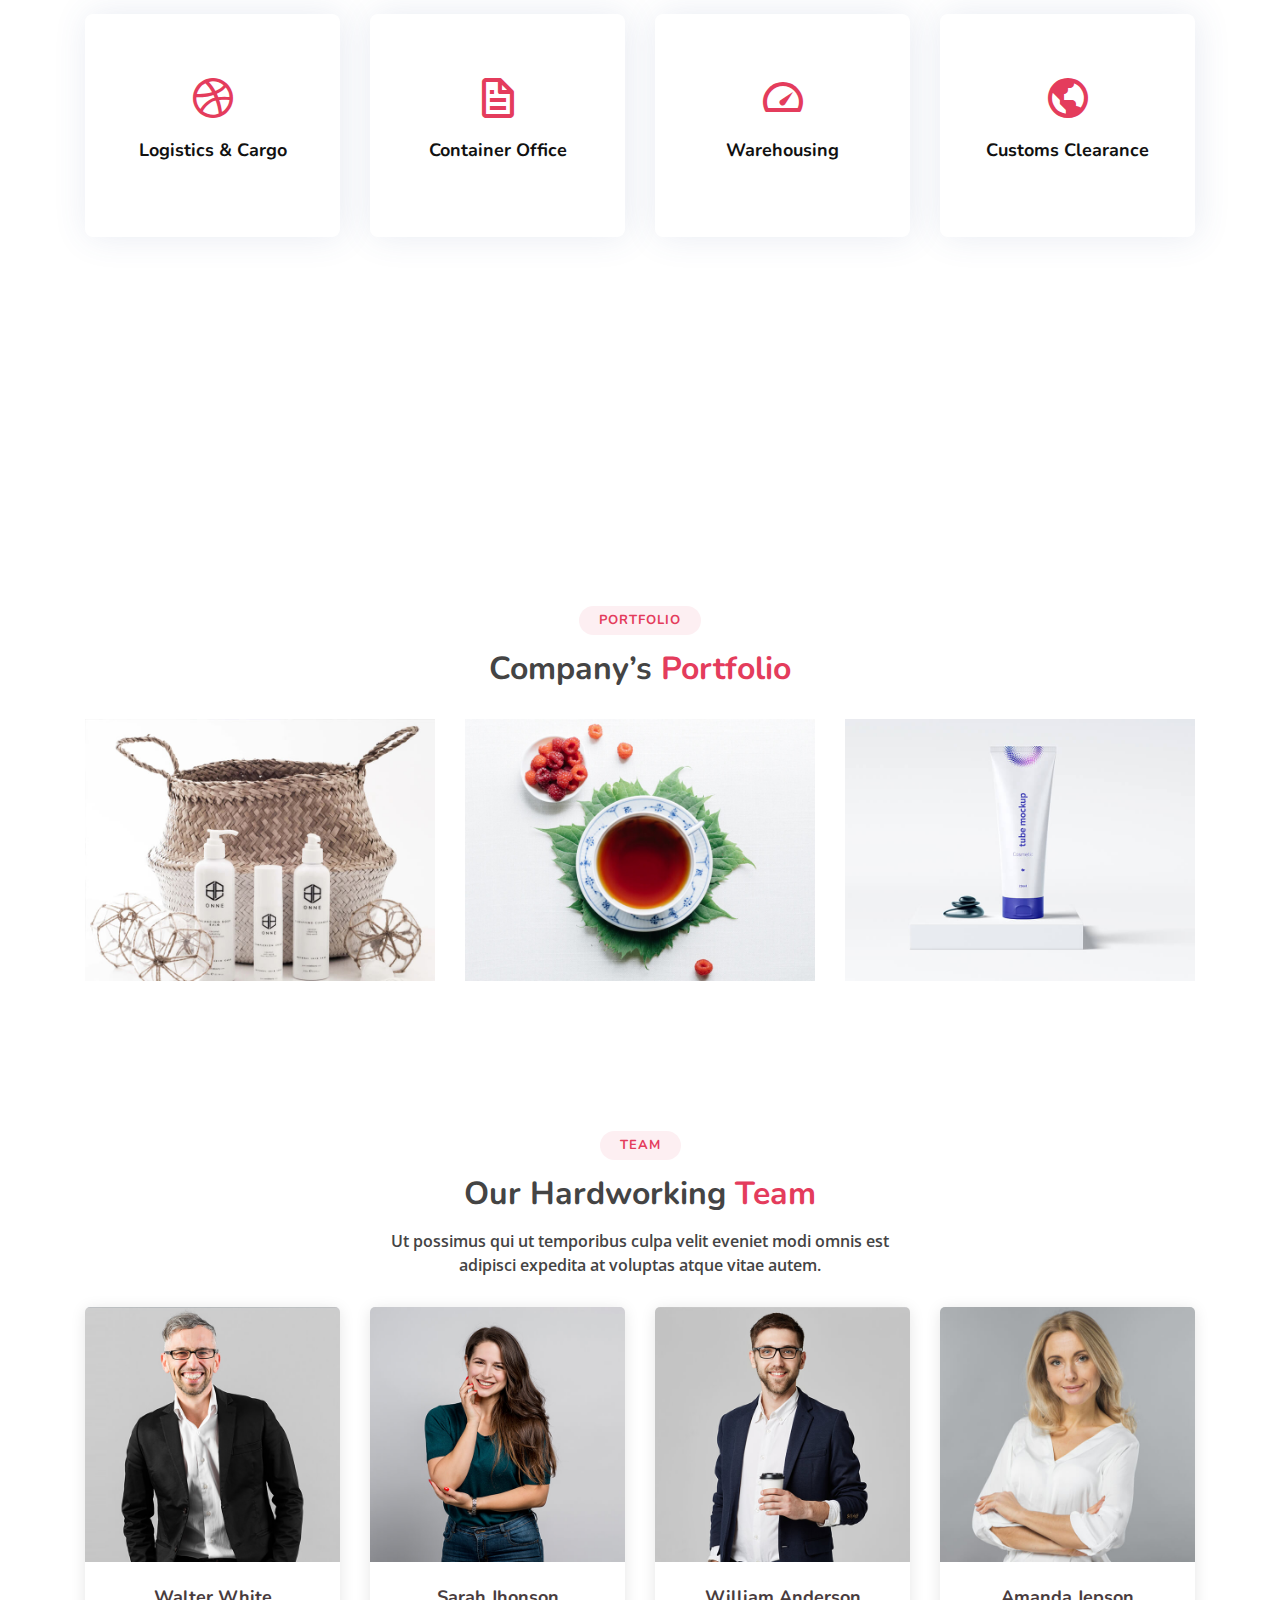
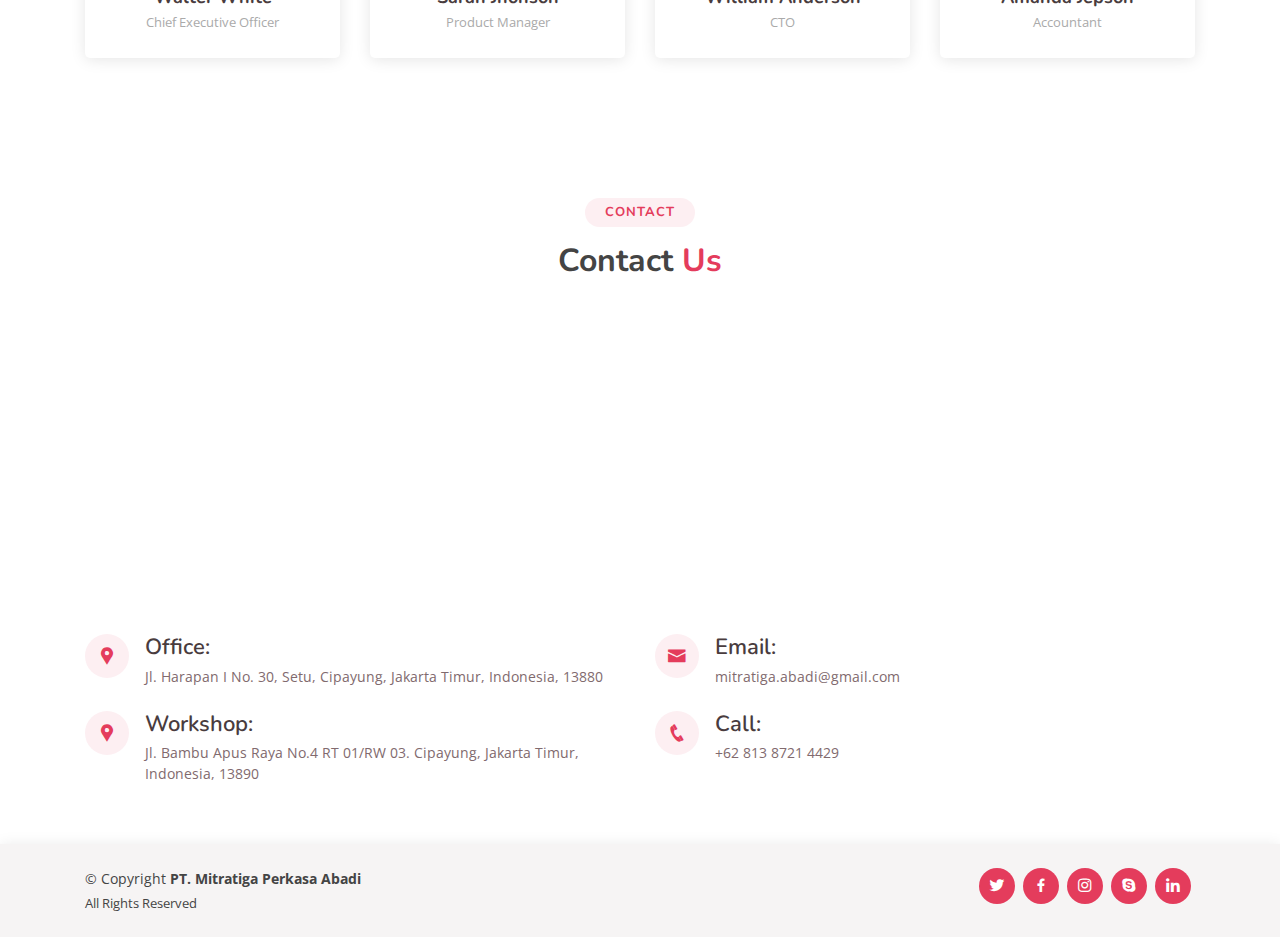
==== commit 2eb83b43: "ui improvement" ====
--- a/index.html
+++ b/index.html
@@ -131,30 +131,30 @@
 
         <div class="row">
           <div class="col-md-6 col-lg-3 align-items-stretch mb-5 mb-lg-0">
-            <div class="icon-box" style="background-image: url(../assets/img/services/1.jpg);">
+            <div class="icon-box">
               <div class="icon"><i class="bx bxl-dribbble"></i></div>
-              <h4 class="title"><a href="">Logistics & cargo</a></h4>
+              <h4 class="title"><a href="service-logistics-cargo.html">Logistics & Cargo</a></h4>
             </div>
           </div>
 
           <div class="col-md-6 col-lg-3 align-items-stretch mb-5 mb-lg-0">
-            <div class="icon-box" style="background-image: url(../assets/img/services/2.jpg);">
+            <div class="icon-box">
               <div class="icon"><i class="bx bx-file"></i></div>
-              <h4 class="title"><a href="">Container office</a></h4>
+              <h4 class="title"><a href="service-container-office.html">Container Office</a></h4>
             </div>
           </div>
 
           <div class="col-md-6 col-lg-3 align-items-stretch mb-5 mb-lg-0">
-            <div class="icon-box" style="background-image: url(../assets/img/services/3.jpg);">
+            <div class="icon-box">
               <div class="icon"><i class="bx bx-tachometer"></i></div>
-              <h4 class="title"><a href="">Warehousing</a></h4>
+              <h4 class="title"><a href="service-warehousing.html">Warehousing</a></h4>
             </div>
           </div>
 
           <div class="col-md-6 col-lg-3 align-items-stretch mb-5 mb-lg-0">
-            <div class="icon-box" style="background-image: url(../assets/img/services/4.jpg);">
+            <div class="icon-box">
               <div class="icon"><i class="bx bx-world"></i></div>
-              <h4 class="title"><a href="">Customs Clearance</a></h4>
+              <h4 class="title"><a href="service-customs-clearance.html">Customs Clearance</a></h4>
             </div>
           </div>
 
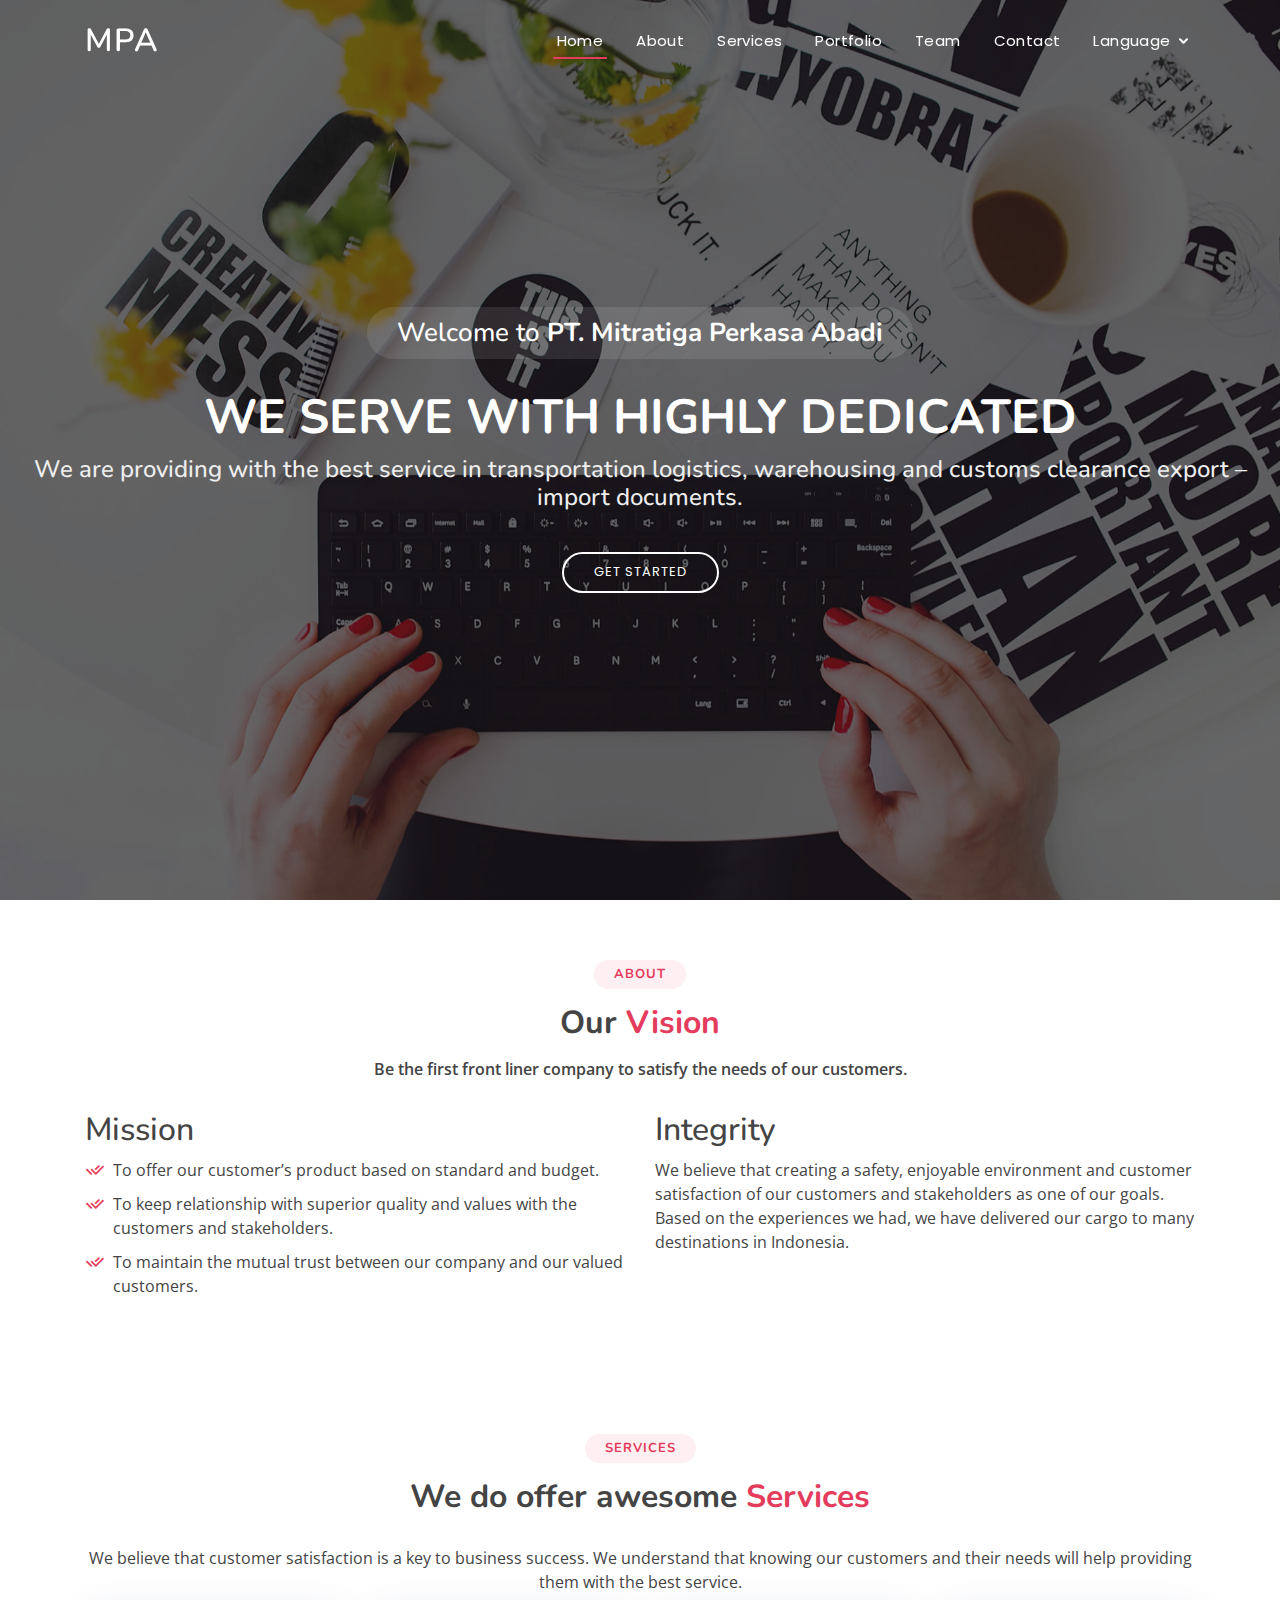
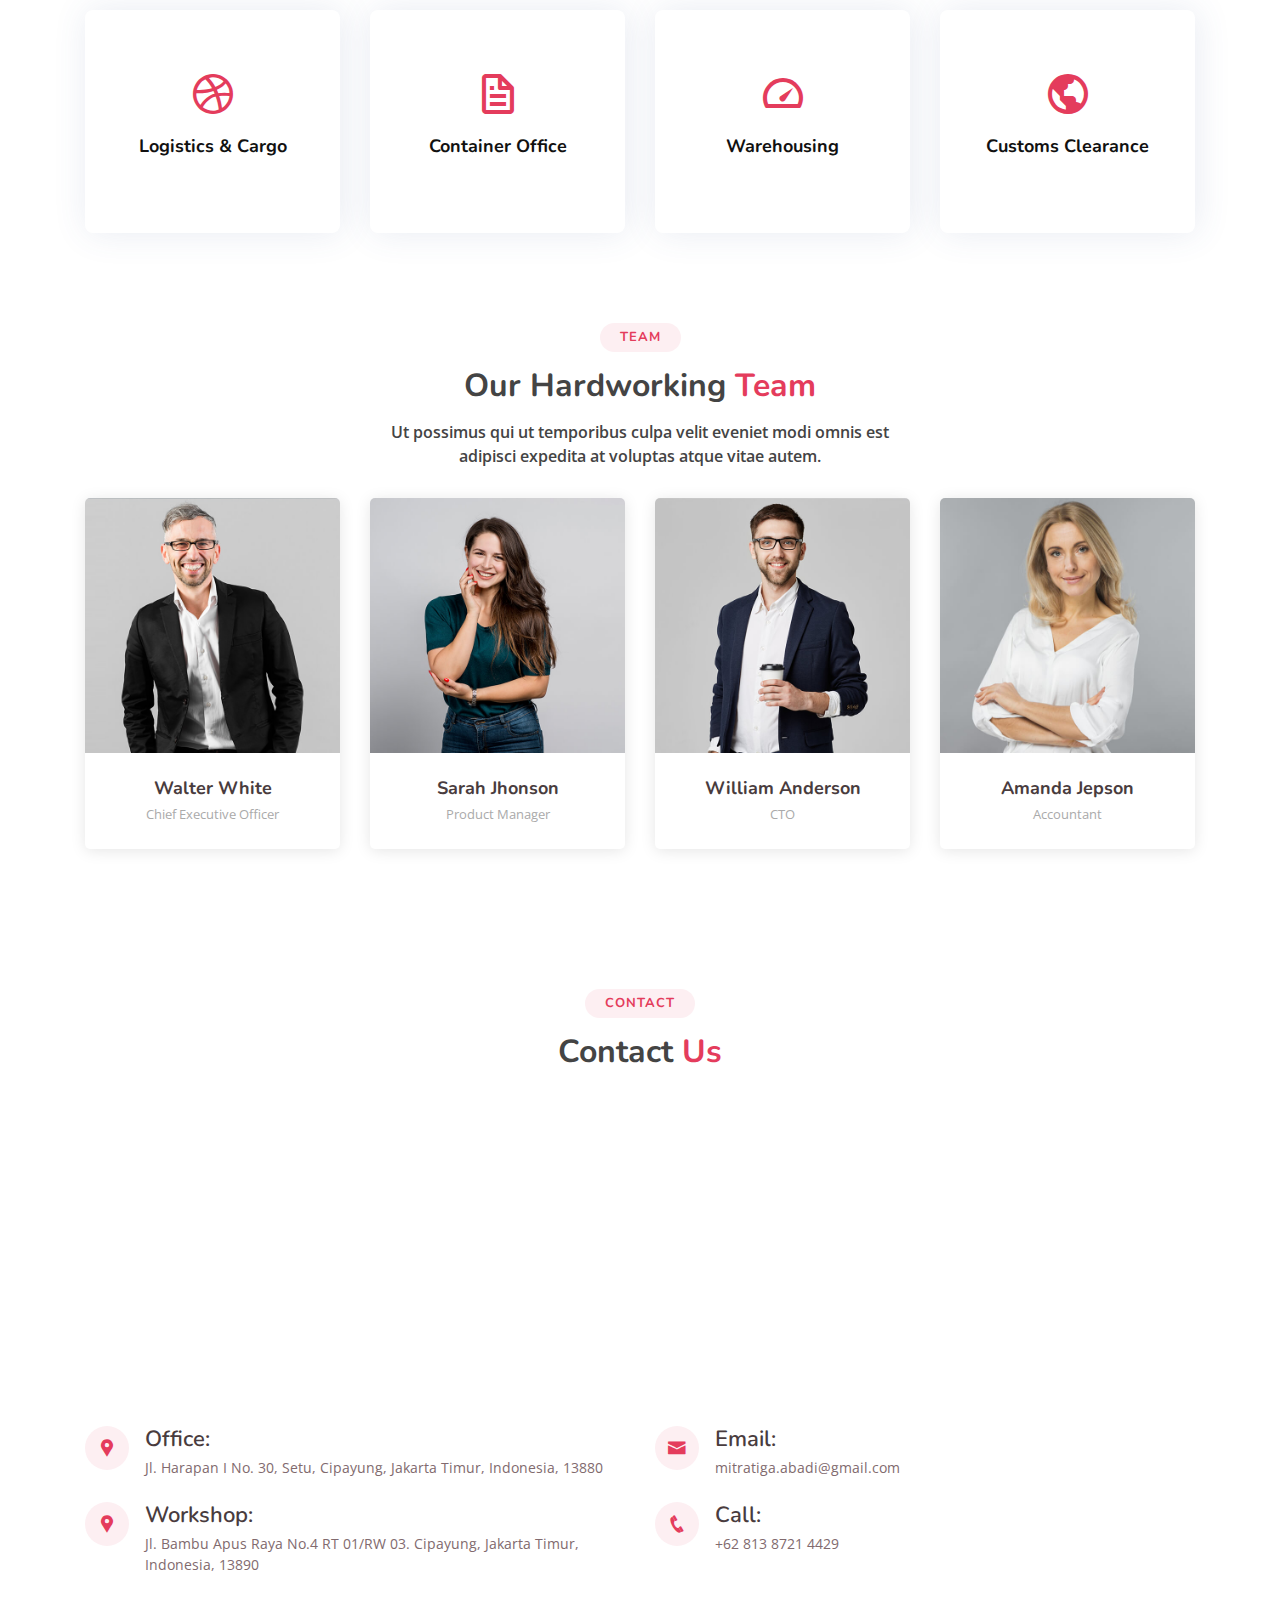
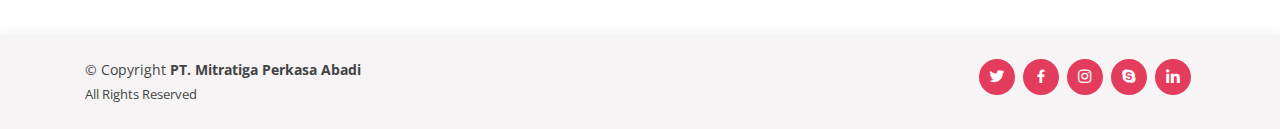
==== commit 6a9a339b: "ui improve" ====
--- a/index.html
+++ b/index.html
@@ -107,7 +107,7 @@
             <p>We believe that creating a safety, enjoyable environment and customer satisfaction of our customers and
               stakeholders as one of our goals. Based on the experiences we had, we have delivered our cargo to many
               destinations in Indonesia.</p>
-            <a href="#" class="btn-learn-more">Learn More</a>
+            <!-- <a href="#" class="btn-learn-more">Learn More</a> -->
           </div>
         </div>
 
@@ -131,101 +131,45 @@
 
         <div class="row">
           <div class="col-md-6 col-lg-3 align-items-stretch mb-5 mb-lg-0">
-            <div class="icon-box">
-              <div class="icon"><i class="bx bxl-dribbble"></i></div>
-              <h4 class="title"><a href="service-logistics-cargo.html">Logistics & Cargo</a></h4>
-            </div>
+            <a href="service-logistics-cargo.html">
+              <div class="icon-box">
+                <div class="icon"><i class="bx bxl-dribbble"></i></div>
+                <h4 class="title">Logistics & Cargo</h4>
+              </div>
+            </a>
           </div>
 
           <div class="col-md-6 col-lg-3 align-items-stretch mb-5 mb-lg-0">
-            <div class="icon-box">
-              <div class="icon"><i class="bx bx-file"></i></div>
-              <h4 class="title"><a href="service-container-office.html">Container Office</a></h4>
-            </div>
+            <a href="service-container-office.html">
+              <div class="icon-box">
+                <div class="icon"><i class="bx bx-file"></i></div>
+                <h4 class="title">Container Office</h4>
+              </div>
+            </a>
           </div>
 
           <div class="col-md-6 col-lg-3 align-items-stretch mb-5 mb-lg-0">
-            <div class="icon-box">
-              <div class="icon"><i class="bx bx-tachometer"></i></div>
-              <h4 class="title"><a href="service-warehousing.html">Warehousing</a></h4>
-            </div>
+            <a href="service-warehousing.html">
+              <div class="icon-box">
+                <div class="icon"><i class="bx bx-tachometer"></i></div>
+                <h4 class="title">Warehousing</h4>
+              </div>
+            </a>
           </div>
 
           <div class="col-md-6 col-lg-3 align-items-stretch mb-5 mb-lg-0">
-            <div class="icon-box">
-              <div class="icon"><i class="bx bx-world"></i></div>
-              <h4 class="title"><a href="service-customs-clearance.html">Customs Clearance</a></h4>
-            </div>
+            <a href="service-customs-clearance.html">
+              <div class="icon-box">
+                <div class="icon"><i class="bx bx-world"></i></div>
+                <h4 class="title">Customs Clearance</h4>
+              </div>
+            </a>
           </div>
 
         </div>
 
       </div>
     </section><!-- End Services Section -->
-
-    <!-- ======= Cta Section ======= -->
-    <section id="cta" class="cta">
-      <div class="container">
-
-        <div class="text-center">
-          <h3>Call Us</h3>
-          <p> Duis aute irure dolor in reprehenderit in voluptate velit esse cillum dolore eu fugiat nulla pariatur.
-            Excepteur sint occaecat cupidatat non proident, sunt in culpa qui officia deserunt mollit anim id est
-            laborum.</p>
-          <a class="cta-btn" href="#">Call Us</a>
-        </div>
-
-      </div>
-    </section><!-- End Cta Section -->
-
-    <!-- ======= Portfolio Section ======= -->
-    <section id="portfolio" class="portfolio">
-      <div class="container">
-
-        <div class="section-title">
-          <h2>Portfolio</h2>
-          <h3>Company’s <span>Portfolio</span></h3>
-        </div>
-
-        <div class="row portfolio-container">
-
-          <div class="col-lg-4 col-md-6 portfolio-item filter-app">
-            <img src="assets/img/portfolio/portfolio-1.jpg" class="img-fluid" alt="">
-            <div class="portfolio-info">
-              <h4>Gallery 1</h4>
-              <p>App</p>
-              <a href="assets/img/portfolio/portfolio-1.jpg" data-gall="portfolioGallery" class="venobox preview-link"
-                title="App 1"><i class="bx bx-plus"></i></a>
-              <a href="portfolio-details.html" class="details-link" title="More Details"><i class="bx bx-link"></i></a>
-            </div>
-          </div>
-
-          <div class="col-lg-4 col-md-6 portfolio-item filter-web">
-            <img src="assets/img/portfolio/portfolio-2.jpg" class="img-fluid" alt="">
-            <div class="portfolio-info">
-              <h4>Gallery 2</h4>
-              <p>Web</p>
-              <a href="assets/img/portfolio/portfolio-2.jpg" data-gall="portfolioGallery" class="venobox preview-link"
-                title="Web 3"><i class="bx bx-plus"></i></a>
-              <a href="portfolio-details.html" class="details-link" title="More Details"><i class="bx bx-link"></i></a>
-            </div>
-          </div>
-
-          <div class="col-lg-4 col-md-6 portfolio-item filter-app">
-            <img src="assets/img/portfolio/portfolio-3.jpg" class="img-fluid" alt="">
-            <div class="portfolio-info">
-              <h4>Gallery 3</h4>
-              <p>App</p>
-              <a href="assets/img/portfolio/portfolio-3.jpg" data-gall="portfolioGallery" class="venobox preview-link"
-                title="App 2"><i class="bx bx-plus"></i></a>
-              <a href="portfolio-details.html" class="details-link" title="More Details"><i class="bx bx-link"></i></a>
-            </div>
-          </div>
-
-        </div>
-
-      </div>
-    </section><!-- End Portfolio Section -->
 
     <!-- ======= Team Section ======= -->
     <section id="team" class="team">
--- a/assets/css/style.css
+++ b/assets/css/style.css
@@ -1,12 +1,12 @@
-/**
-* Template Name: Tempo - v2.1.0
-* Template URL: https://bootstrapmade.com/tempo-free-onepage-bootstrap-theme/
-* Author: BootstrapMade.com
-* License: https://bootstrapmade.com/license/
-*/
-
-/*--------------------------------------------------------------
-# General
+/**
+* Template Name: Tempo - v2.1.0
+* Template URL: https://bootstrapmade.com/tempo-free-onepage-bootstrap-theme/
+* Author: BootstrapMade.com
+* License: https://bootstrapmade.com/license/
+*/
+
+/*--------------------------------------------------------------
+# General
 --------------------------------------------------------------*/
 body {
   font-family: "Open Sans", sans-serif;
@@ -26,8 +26,8 @@
   font-family: "Nunito", sans-serif;
 }
 
-/*--------------------------------------------------------------
-# Back to top button
+/*--------------------------------------------------------------
+# Back to top button
 --------------------------------------------------------------*/
 .back-to-top {
   position: fixed;
@@ -55,8 +55,8 @@
   bottom: 19px;
 }
 
-/*--------------------------------------------------------------
-# Header
+/*--------------------------------------------------------------
+# Header
 --------------------------------------------------------------*/
 #header {
   transition: all 0.5s;
@@ -98,8 +98,8 @@
   }
 }
 
-/*--------------------------------------------------------------
-# Navigation Menu
+/*--------------------------------------------------------------
+# Navigation Menu
 --------------------------------------------------------------*/
 /* Desktop Navigation */
 .nav-menu ul {
@@ -334,8 +334,8 @@
   color: #fff;
 }
 
-/*--------------------------------------------------------------
-# Hero Section
+/*--------------------------------------------------------------
+# Hero Section
 --------------------------------------------------------------*/
 #hero {
   width: 100%;
@@ -439,8 +439,8 @@
   }
 }
 
-/*--------------------------------------------------------------
-# Sections General
+/*--------------------------------------------------------------
+# Sections General
 --------------------------------------------------------------*/
 section {
   padding: 60px 0;
@@ -490,8 +490,8 @@
   }
 }
 
-/*--------------------------------------------------------------
-# About
+/*--------------------------------------------------------------
+# About
 --------------------------------------------------------------*/
 .about .content h3 {
   font-weight: 600;
@@ -548,8 +548,8 @@
   text-decoration: none;
 }
 
-/*--------------------------------------------------------------
-# Services
+/*--------------------------------------------------------------
+# Services
 --------------------------------------------------------------*/
 .services {
   padding-bottom: 30px;
@@ -602,7 +602,7 @@
   font-size: 18px;
 }
 
-.services .title a {
+.services .title {
   color: #111;
 }
 
@@ -616,12 +616,16 @@
   color: #fff;
 }
 
+.services .icon-box:hover .title {
+  color: #fff;
+}
+
 .services .icon-box:hover .icon i {
   color: #fff;
 }
 
-/*--------------------------------------------------------------
-# Features
+/*--------------------------------------------------------------
+# Features
 --------------------------------------------------------------*/
 .features {
   padding-top: 0;
@@ -658,8 +662,8 @@
   color: #e43c5c;
 }
 
-/*--------------------------------------------------------------
-# Cta
+/*--------------------------------------------------------------
+# Cta
 --------------------------------------------------------------*/
 .cta {
   background: linear-gradient(rgba(2, 2, 2, 0.5), rgba(0, 0, 0, 0.8)), url("../img/cta-bg.jpg") center center;
@@ -703,8 +707,8 @@
   }
 }
 
-/*--------------------------------------------------------------
-# Portfolio
+/*--------------------------------------------------------------
+# Portfolio
 --------------------------------------------------------------*/
 .portfolio #portfolio-flters {
   padding: 0;
@@ -798,8 +802,8 @@
   bottom: 0;
 }
 
-/*--------------------------------------------------------------
-# Pricing
+/*--------------------------------------------------------------
+# Pricing
 --------------------------------------------------------------*/
 .pricing .box {
   padding: 20px;
@@ -914,8 +918,8 @@
   border-radius: 50px;
 }
 
-/*--------------------------------------------------------------
-# F.A.Q
+/*--------------------------------------------------------------
+# F.A.Q
 --------------------------------------------------------------*/
 .faq {
   padding: 60px 0;
@@ -972,8 +976,8 @@
   }
 }
 
-/*--------------------------------------------------------------
-# Team
+/*--------------------------------------------------------------
+# Team
 --------------------------------------------------------------*/
 .team {
   background: #fff;
@@ -1052,8 +1056,8 @@
   opacity: 1;
 }
 
-/*--------------------------------------------------------------
-# Contact
+/*--------------------------------------------------------------
+# Contact
 --------------------------------------------------------------*/
 .contact .info {
   width: 100%;
@@ -1206,8 +1210,8 @@
   }
 }
 
-/*--------------------------------------------------------------
-# Breadcrumbs
+/*--------------------------------------------------------------
+# Breadcrumbs
 --------------------------------------------------------------*/
 .breadcrumbs {
   padding: 15px 0;
@@ -1246,8 +1250,8 @@
   content: "/";
 }
 
-/*--------------------------------------------------------------
-# Portfolio Details
+/*--------------------------------------------------------------
+# Portfolio Details
 --------------------------------------------------------------*/
 .portfolio-details {
   padding-top: 40px;
@@ -1330,8 +1334,8 @@
   }
 }
 
-/*--------------------------------------------------------------
-# Blog
+/*--------------------------------------------------------------
+# Blog
 --------------------------------------------------------------*/
 .blog {
   padding: 40px 0 20px 0;
@@ -1868,8 +1872,8 @@
   font-size: 14px;
 }
 
-/*--------------------------------------------------------------
-# Footer
+/*--------------------------------------------------------------
+# Footer
 --------------------------------------------------------------*/
 #footer {
   color: #444444;
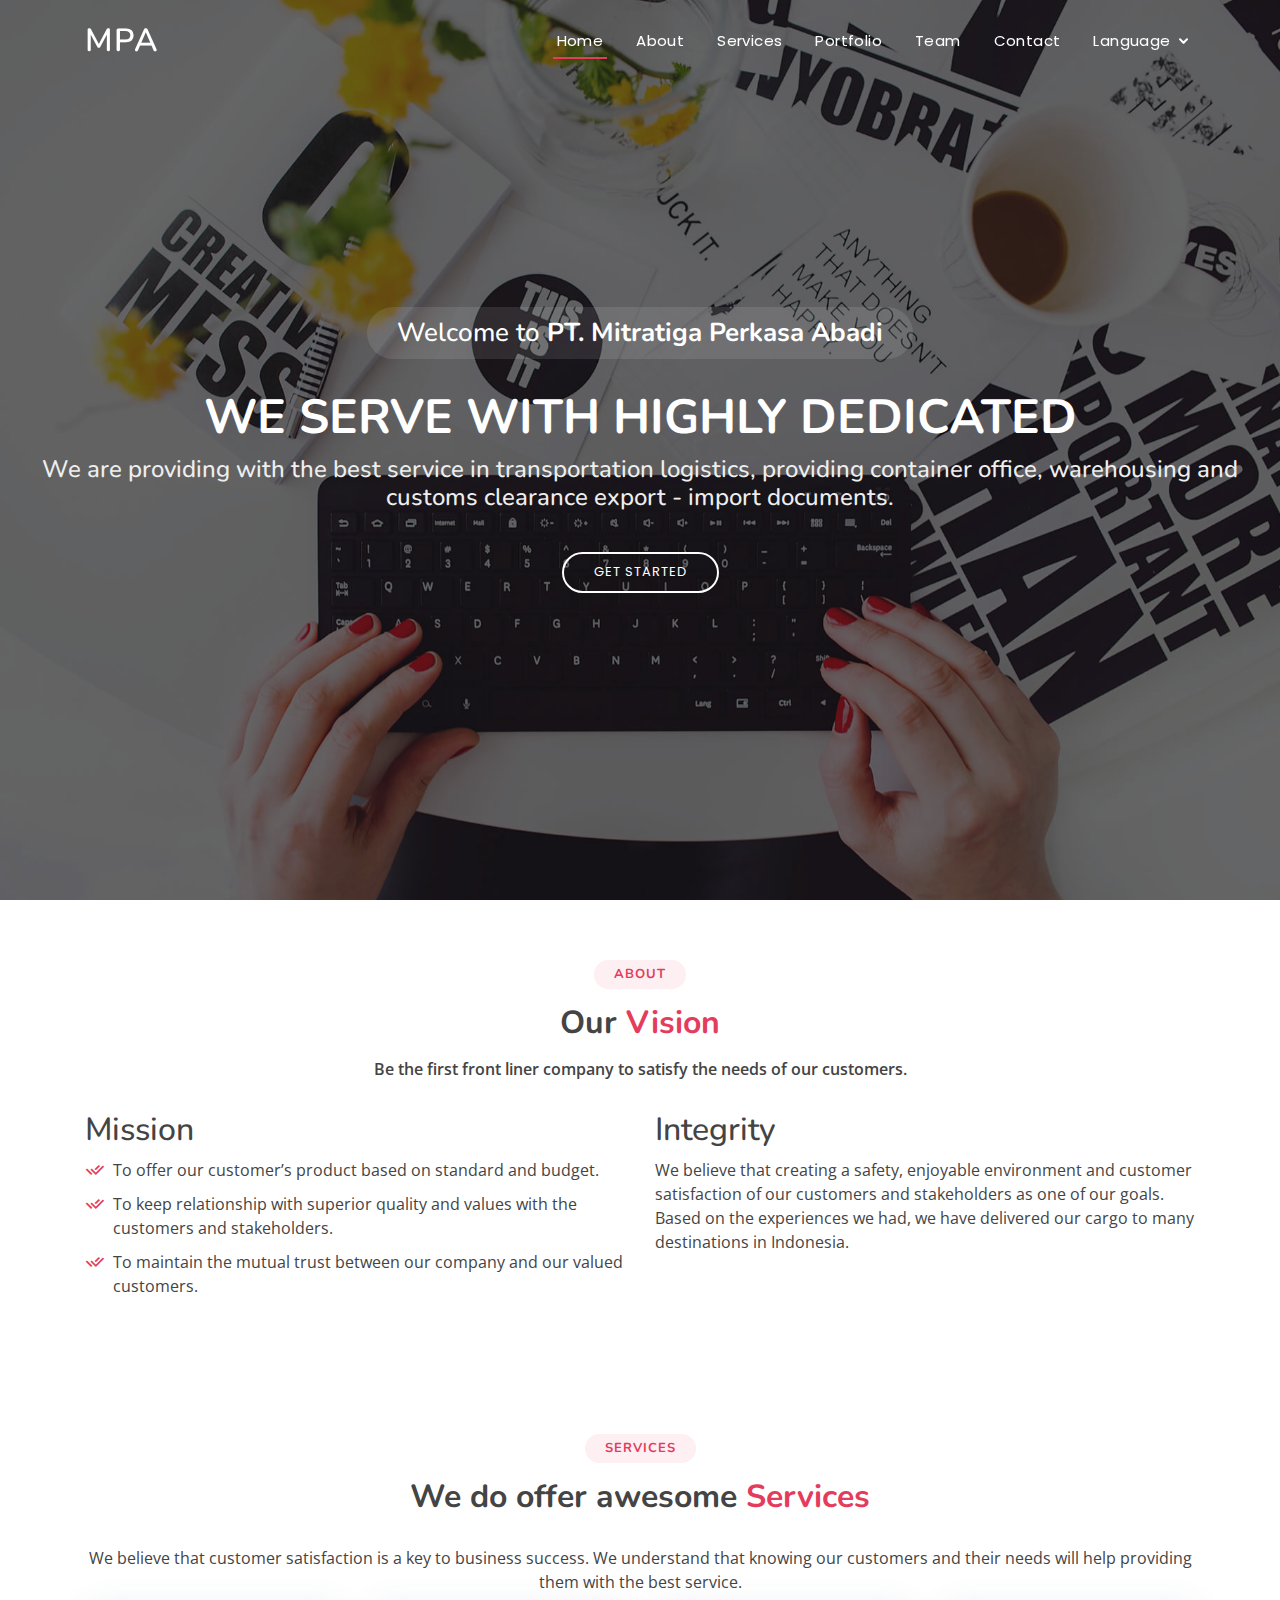
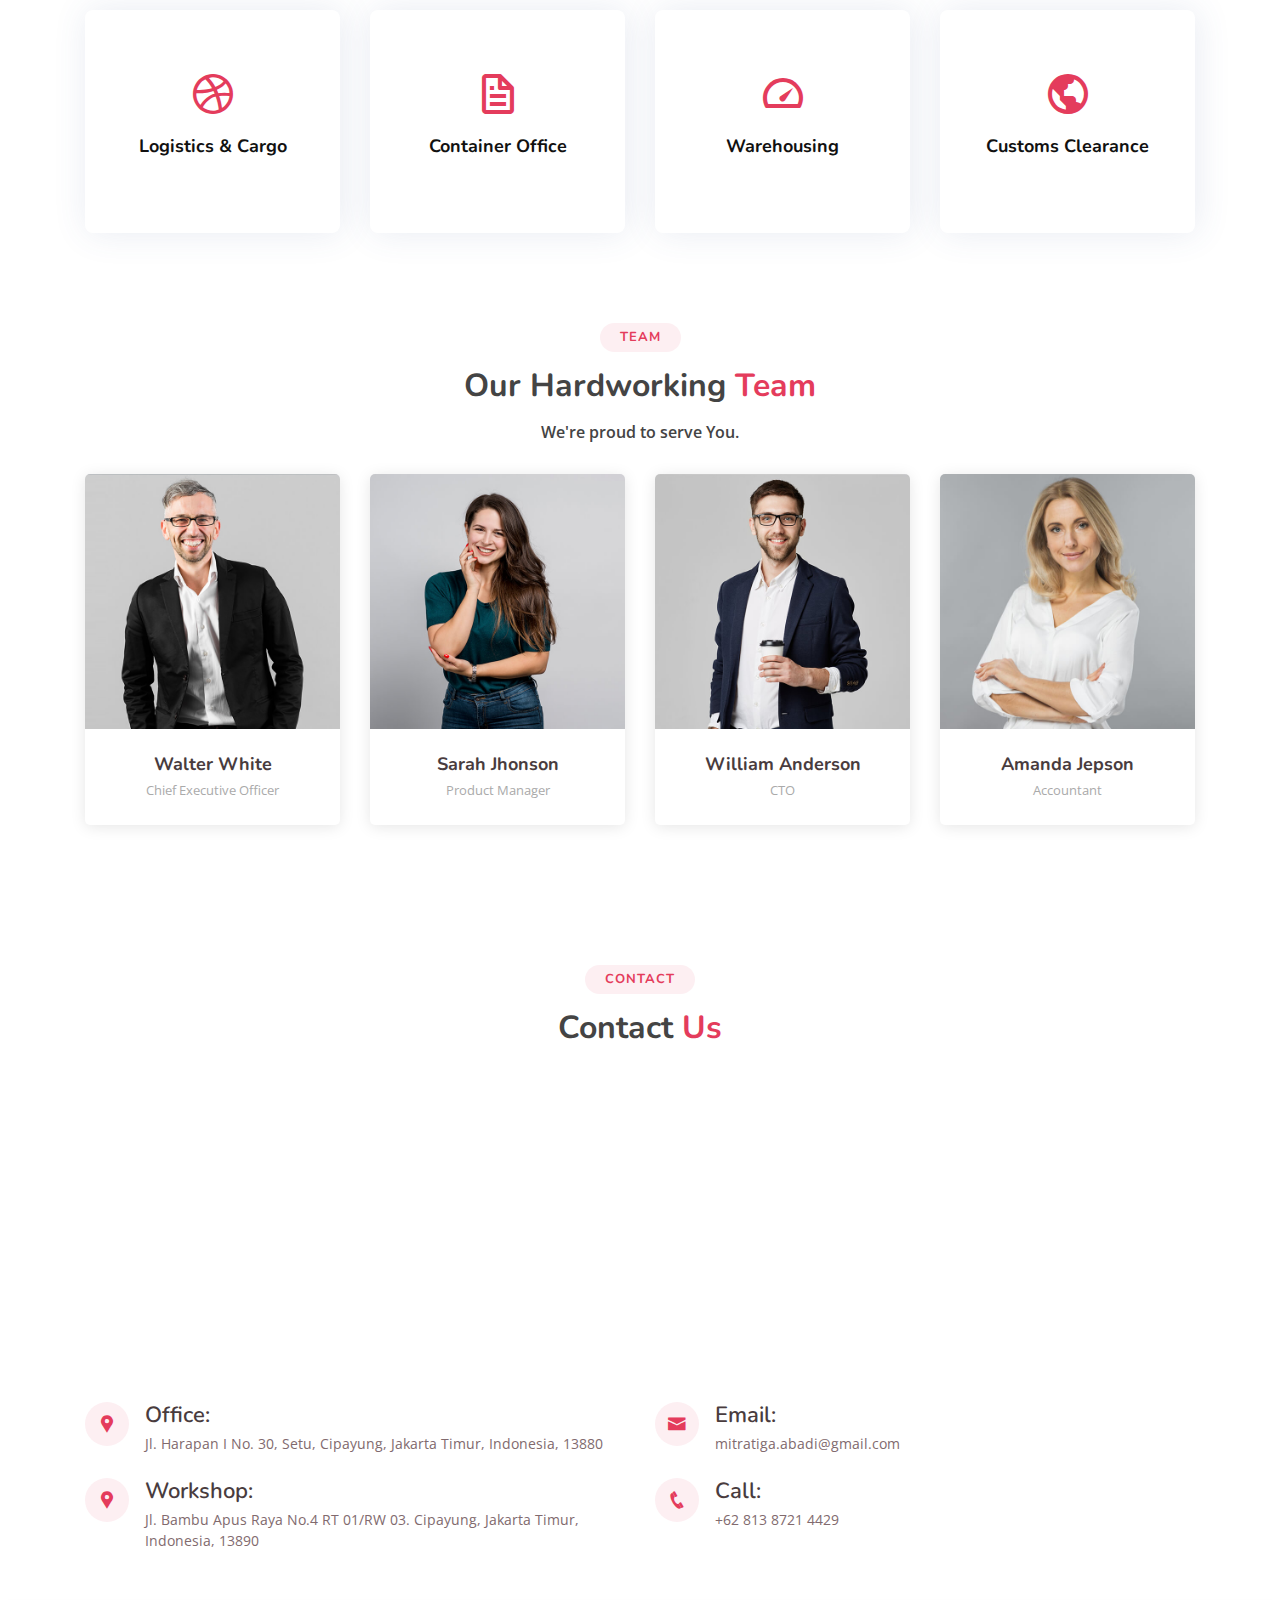
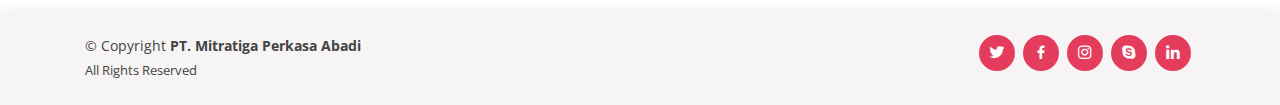
==== commit d700b436: "ui improvement" ====
--- a/index.html
+++ b/index.html
@@ -72,8 +72,7 @@
     <div class="hero-container">
       <h3>Welcome to <strong>PT. Mitratiga Perkasa Abadi</strong></h3>
       <h1>We Serve With Highly Dedicated</h1>
-      <h2>We are providing with the best service in transportation logistics,
-        warehousing and customs clearance export – import documents.</h2>
+      <h2>We are providing with the best service in transportation logistics, providing container office, warehousing and customs clearance export - import documents.</h2>
       <a href="#about" class="btn-get-started scrollto">Get Started</a>
     </div>
   </section><!-- End Hero -->
@@ -178,8 +177,7 @@
         <div class="section-title">
           <h2>Team</h2>
           <h3>Our Hardworking <span>Team</span></h3>
-          <p>Ut possimus qui ut temporibus culpa velit eveniet modi omnis est adipisci expedita at voluptas atque vitae
-            autem.</p>
+          <p>We're proud to serve You.</p>
         </div>
 
         <div class="row">
